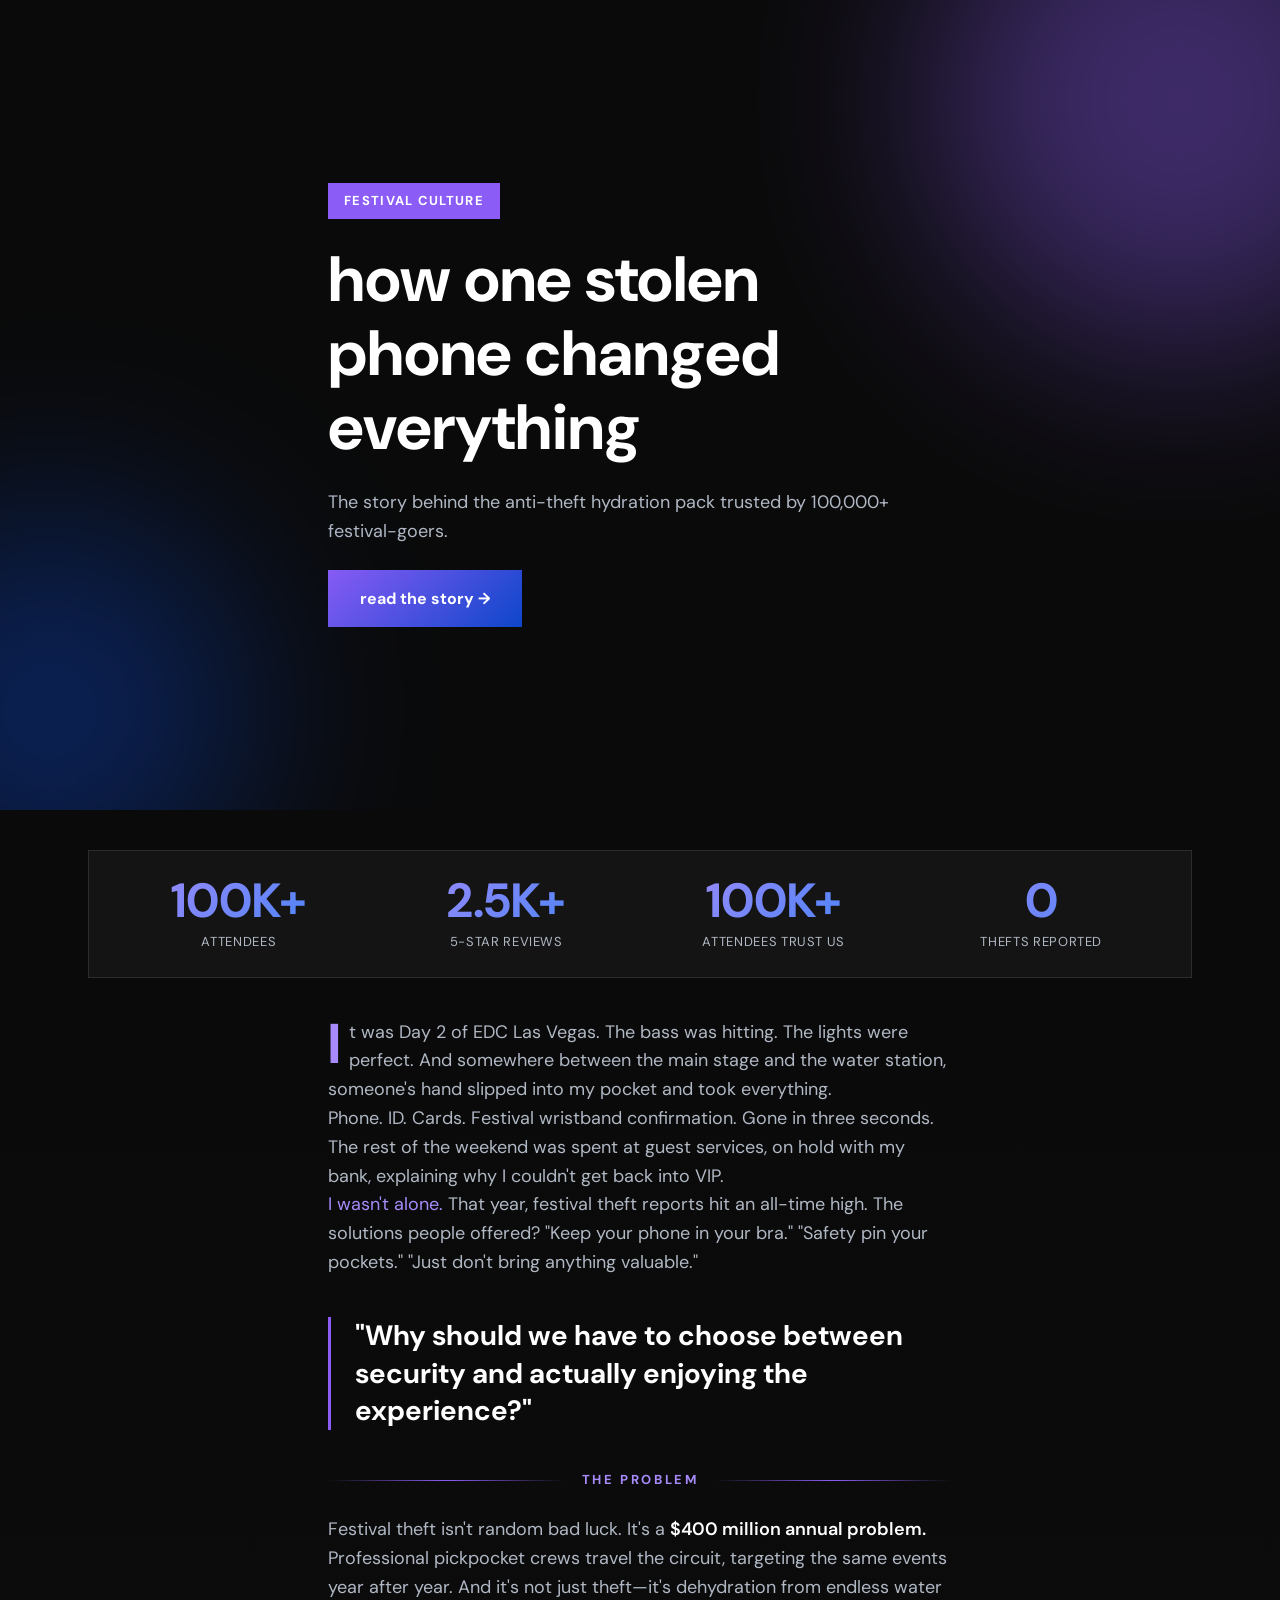
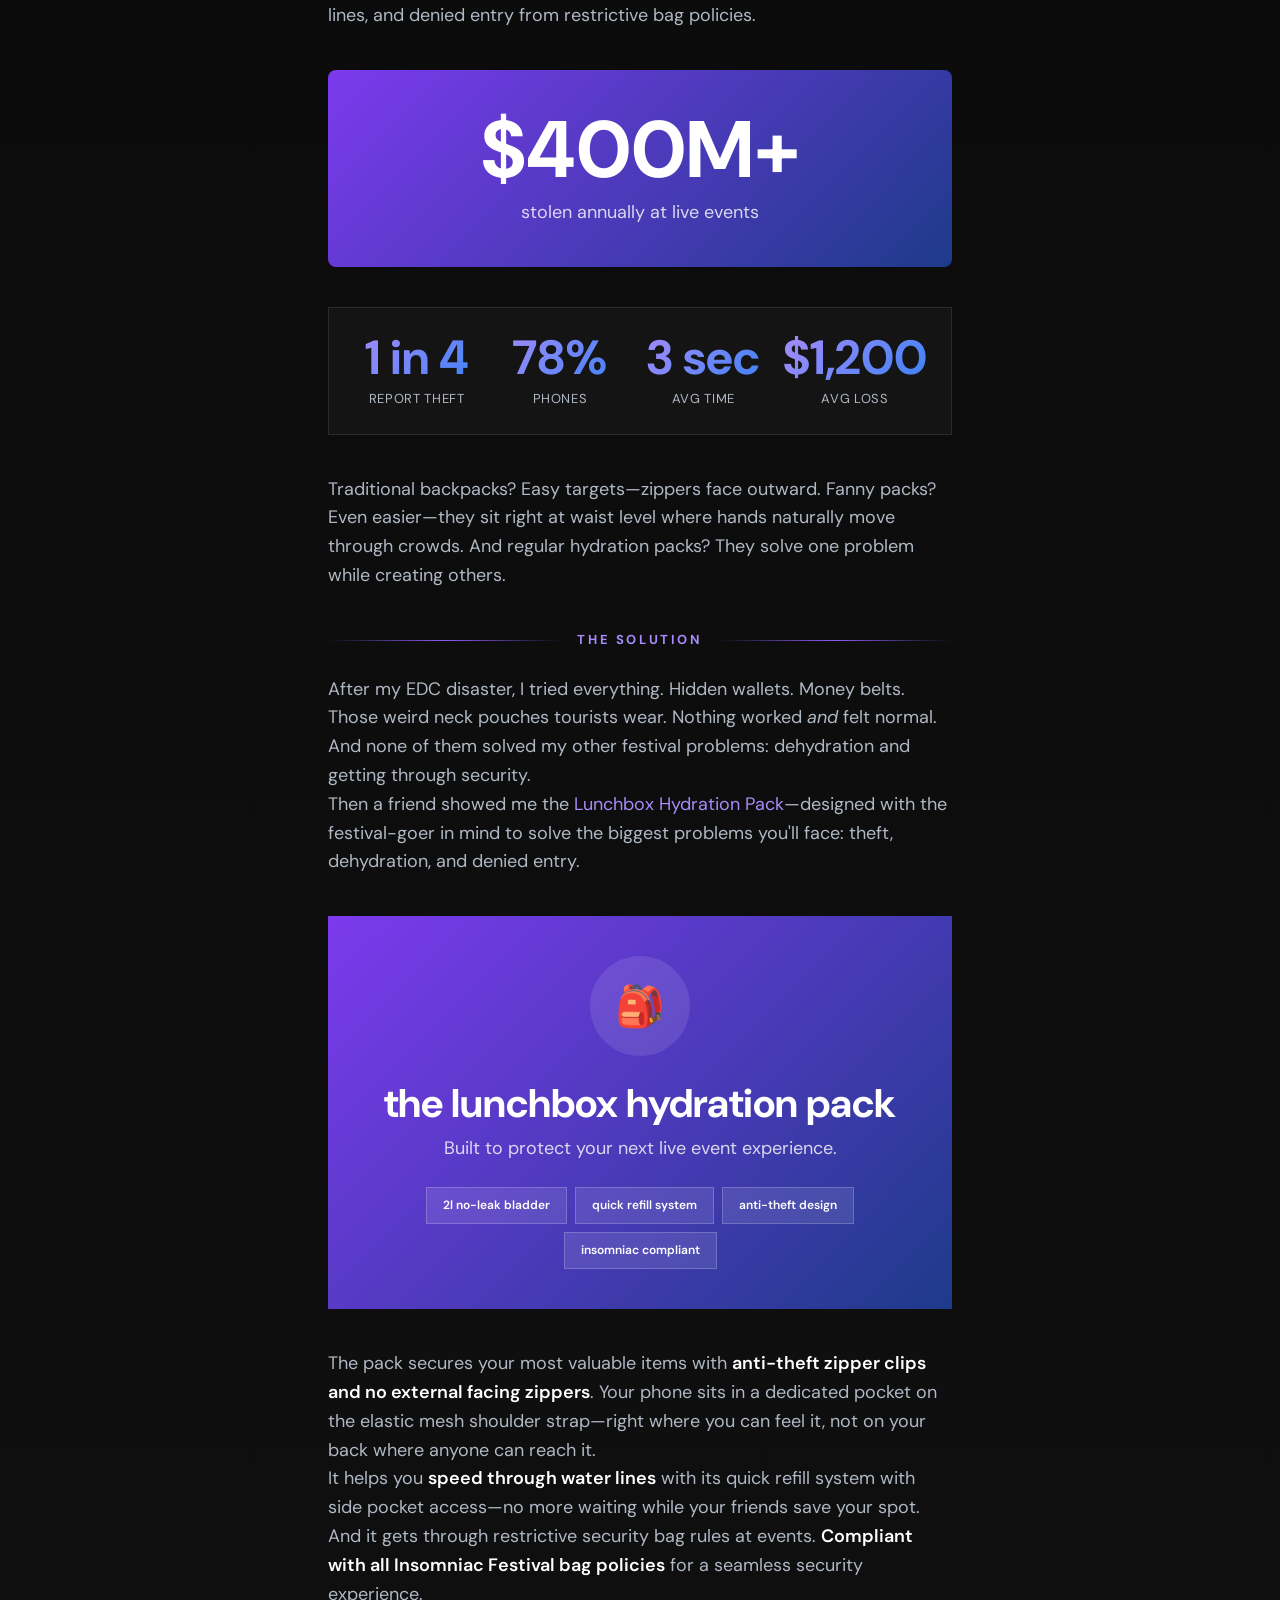
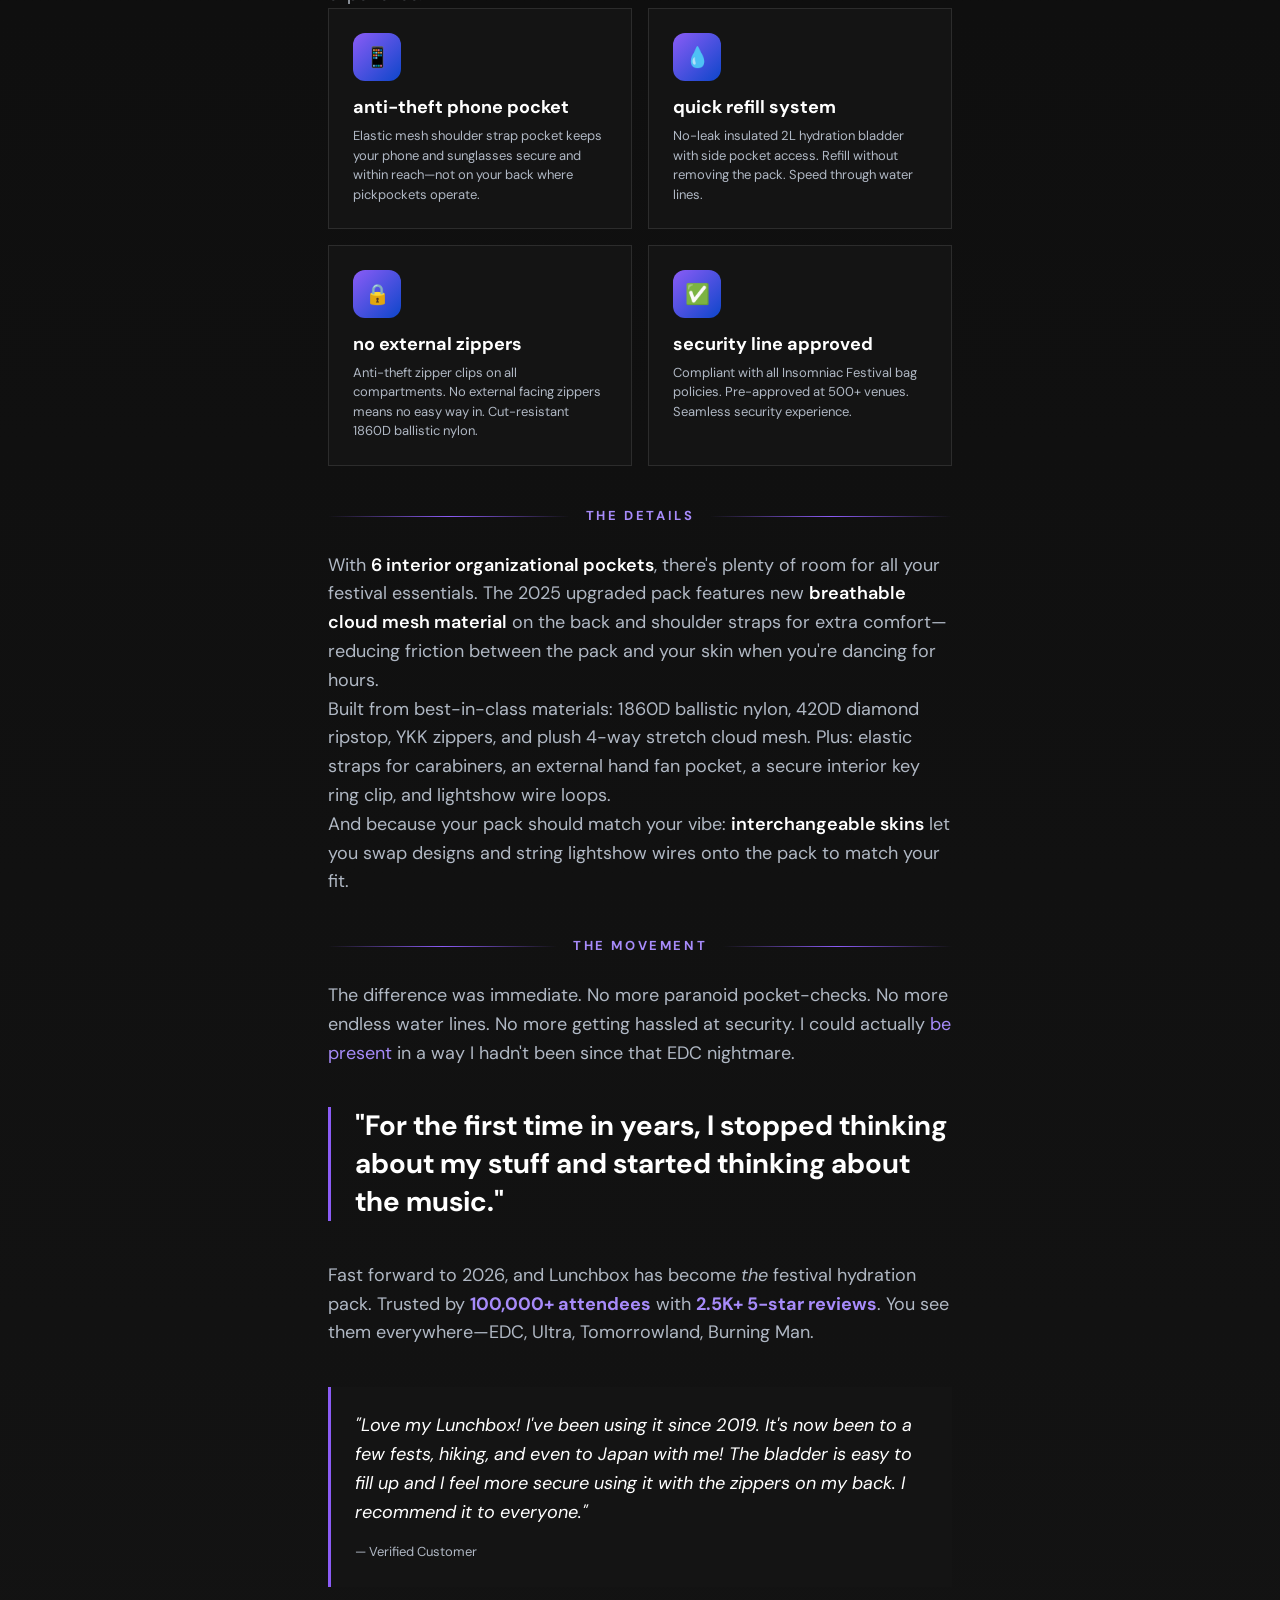
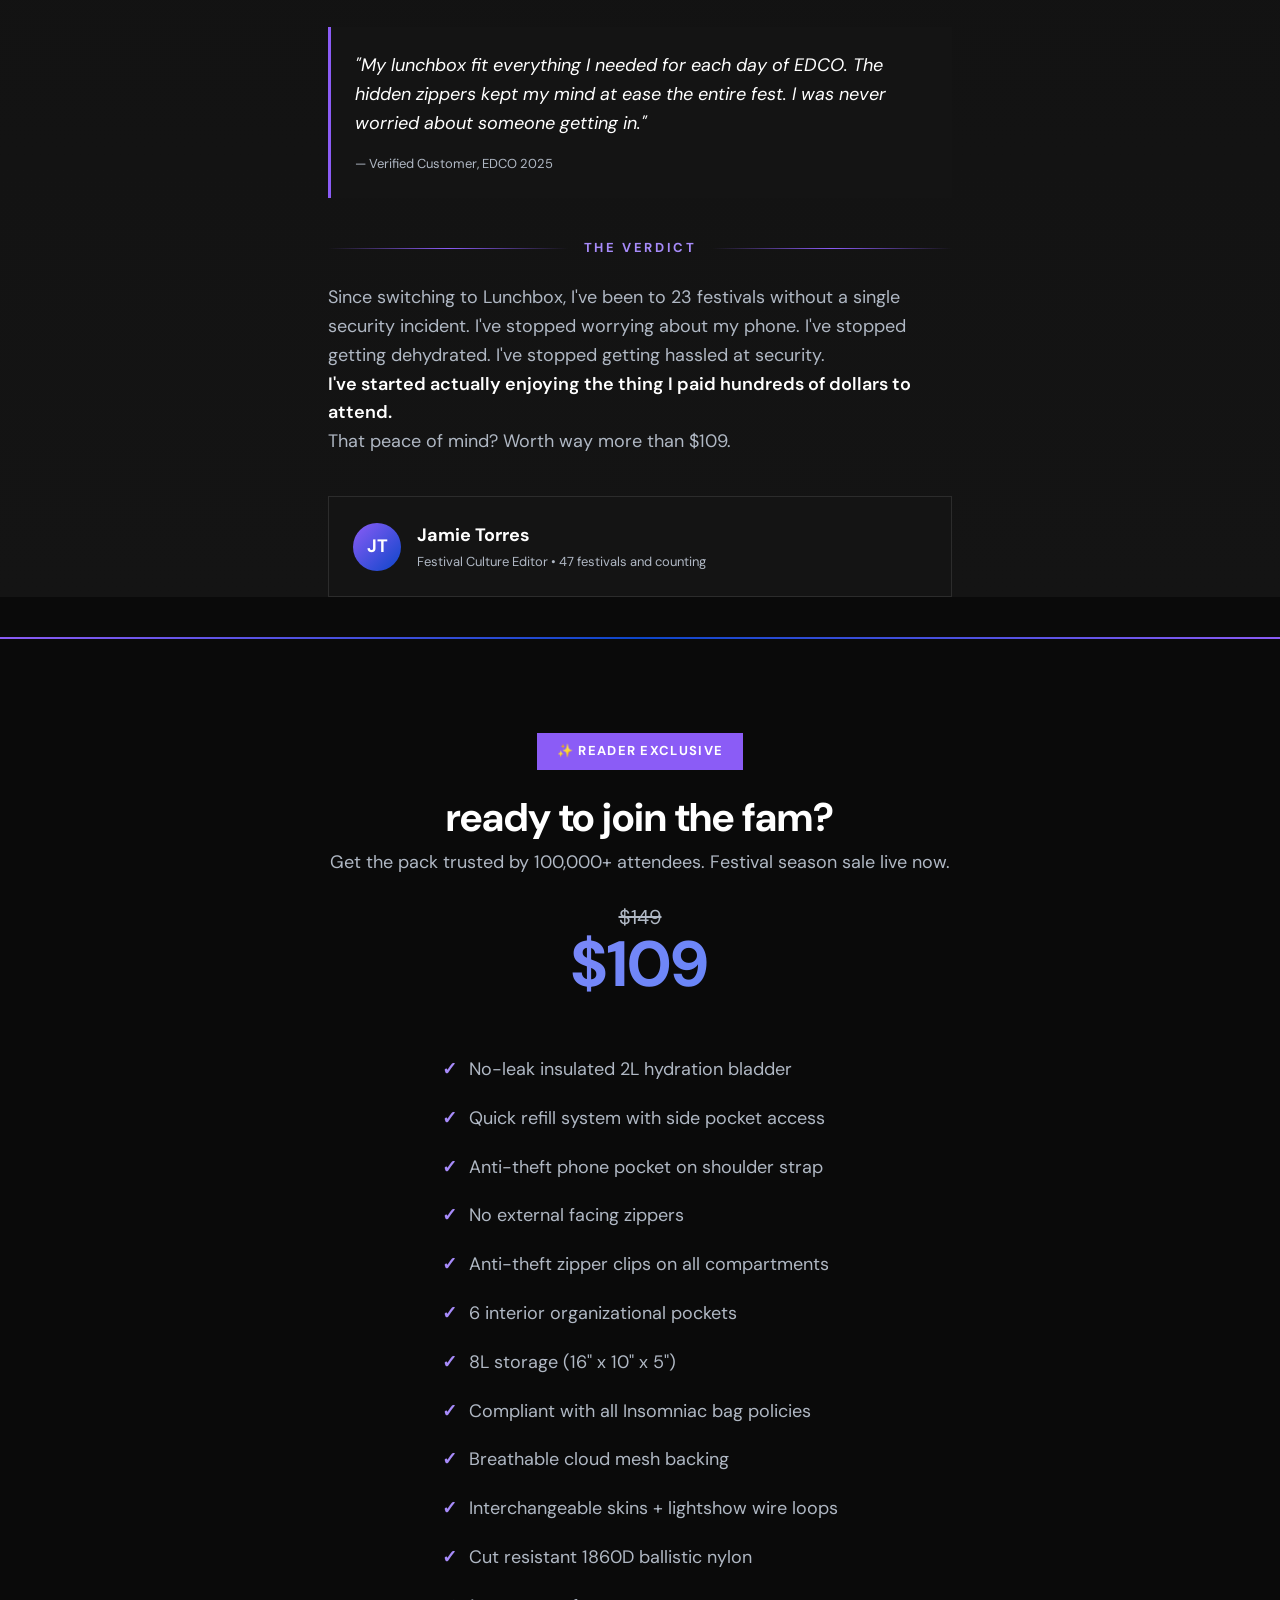
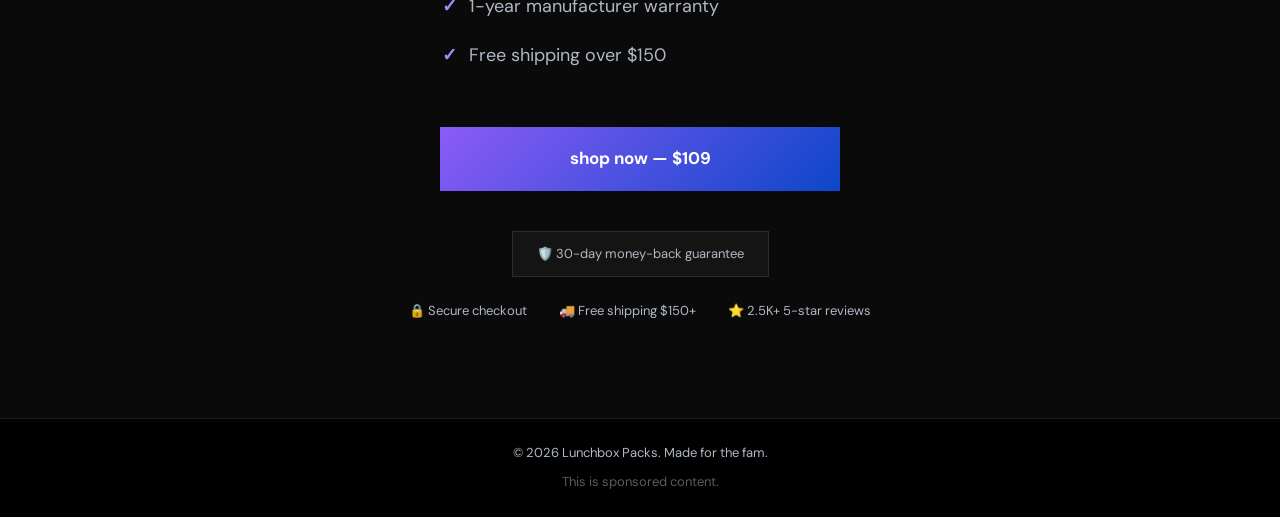
==== advertorial.html @ 28aedeeb "Fix stats: 100K+ attendees, 2.5K+ 5-star reviews (not 2.1M)" ====
<!DOCTYPE html>
<html lang="en">
<head>
  <meta charset="UTF-8">
  <meta name="viewport" content="width=device-width, initial-scale=1.0">
  <meta name="theme-color" content="#0A0A0A">
  <title>How One Stolen Phone Changed Everything | Lunchbox Packs</title>
  <link rel="stylesheet" href="styles.css">
</head>
<body>
  <div class="reading-progress" id="progress"></div>

  <!-- Hero -->
  <section class="hero">
    <div class="orb orb--purple"></div>
    <div class="orb orb--blue"></div>
    <div class="container container--narrow">
      <span class="hero__badge">Festival Culture</span>
      <h1>how one stolen phone changed everything</h1>
      <p class="hero__text">The story behind the anti-theft hydration pack trusted by 100,000+ festival-goers.</p>
      <a href="#story" class="btn btn--primary">read the story →</a>
    </div>
  </section>

  <!-- Social Proof -->
  <section style="padding: var(--space-lg) 0;">
    <div class="container">
      <div class="stats-grid">
        <div class="stat">
          <div class="stat__number">100K+</div>
          <div class="stat__label">Attendees</div>
        </div>
        <div class="stat">
          <div class="stat__number">2.5K+</div>
          <div class="stat__label">5-Star Reviews</div>
        </div>
        <div class="stat">
          <div class="stat__number">100K+</div>
          <div class="stat__label">Attendees Trust Us</div>
        </div>
        <div class="stat">
          <div class="stat__number">0</div>
          <div class="stat__label">Thefts Reported</div>
        </div>
      </div>
    </div>
  </section>

  <!-- Article -->
  <article id="story" class="section--gradient">
    <div class="container container--narrow">
      
      <p class="drop-cap">
        It was Day 2 of EDC Las Vegas. The bass was hitting. The lights were perfect. And somewhere between the main stage and the water station, someone's hand slipped into my pocket and took everything.
      </p>
      
      <p>
        Phone. ID. Cards. Festival wristband confirmation. Gone in three seconds. The rest of the weekend was spent at guest services, on hold with my bank, explaining why I couldn't get back into VIP.
      </p>
      
      <p>
        <span class="highlight">I wasn't alone.</span> That year, festival theft reports hit an all-time high. The solutions people offered? "Keep your phone in your bra." "Safety pin your pockets." "Just don't bring anything valuable."
      </p>
      
      <p class="pullquote">
        "Why should we have to choose between security and actually enjoying the experience?"
      </p>
      
      <div class="chapter">
        <span class="chapter__line"></span>
        <span class="chapter__text">The Problem</span>
        <span class="chapter__line"></span>
      </div>
      
      <p>
        Festival theft isn't random bad luck. It's a <strong>$400 million annual problem.</strong> Professional pickpocket crews travel the circuit, targeting the same events year after year. And it's not just theft—it's dehydration from endless water lines, and denied entry from restrictive bag policies.
      </p>
      
      <div class="stat-callout">
        <div class="stat-callout__number">$400M+</div>
        <div class="stat-callout__label">stolen annually at live events</div>
      </div>
      
      <div class="stats-grid" style="margin: var(--space-lg) 0;">
        <div class="stat">
          <div class="stat__number">1 in 4</div>
          <div class="stat__label">Report Theft</div>
        </div>
        <div class="stat">
          <div class="stat__number">78%</div>
          <div class="stat__label">Phones</div>
        </div>
        <div class="stat">
          <div class="stat__number">3 sec</div>
          <div class="stat__label">Avg Time</div>
        </div>
        <div class="stat">
          <div class="stat__number">$1,200</div>
          <div class="stat__label">Avg Loss</div>
        </div>
      </div>
      
      <p>
        Traditional backpacks? Easy targets—zippers face outward. Fanny packs? Even easier—they sit right at waist level where hands naturally move through crowds. And regular hydration packs? They solve one problem while creating others.
      </p>
      
      <div class="chapter">
        <span class="chapter__line"></span>
        <span class="chapter__text">The Solution</span>
        <span class="chapter__line"></span>
      </div>
      
      <p>
        After my EDC disaster, I tried everything. Hidden wallets. Money belts. Those weird neck pouches tourists wear. Nothing worked <em>and</em> felt normal. And none of them solved my other festival problems: dehydration and getting through security.
      </p>
      
      <p>
        Then a friend showed me the <span class="highlight">Lunchbox Hydration Pack</span>—designed with the festival-goer in mind to solve the biggest problems you'll face: theft, dehydration, and denied entry.
      </p>
      
      <div class="product-reveal">
        <div class="product-reveal__icon">🎒</div>
        <h3>the lunchbox hydration pack</h3>
        <p>Built to protect your next live event experience.</p>
        <div class="feature-pills">
          <span class="feature-pill">2L no-leak bladder</span>
          <span class="feature-pill">quick refill system</span>
          <span class="feature-pill">anti-theft design</span>
          <span class="feature-pill">insomniac compliant</span>
        </div>
      </div>
      
      <p>
        The pack secures your most valuable items with <strong>anti-theft zipper clips and no external facing zippers</strong>. Your phone sits in a dedicated pocket on the elastic mesh shoulder strap—right where you can feel it, not on your back where anyone can reach it.
      </p>
      
      <p>
        It helps you <strong>speed through water lines</strong> with its quick refill system with side pocket access—no more waiting while your friends save your spot. And it gets through restrictive security bag rules at events. <strong>Compliant with all Insomniac Festival bag policies</strong> for a seamless security experience.
      </p>
      
      <div class="feature-grid">
        <div class="feature-card">
          <div class="feature-card__icon">📱</div>
          <h3>anti-theft phone pocket</h3>
          <p>Elastic mesh shoulder strap pocket keeps your phone and sunglasses secure and within reach—not on your back where pickpockets operate.</p>
        </div>
        <div class="feature-card">
          <div class="feature-card__icon">💧</div>
          <h3>quick refill system</h3>
          <p>No-leak insulated 2L hydration bladder with side pocket access. Refill without removing the pack. Speed through water lines.</p>
        </div>
        <div class="feature-card">
          <div class="feature-card__icon">🔒</div>
          <h3>no external zippers</h3>
          <p>Anti-theft zipper clips on all compartments. No external facing zippers means no easy way in. Cut-resistant 1860D ballistic nylon.</p>
        </div>
        <div class="feature-card">
          <div class="feature-card__icon">✅</div>
          <h3>security line approved</h3>
          <p>Compliant with all Insomniac Festival bag policies. Pre-approved at 500+ venues. Seamless security experience.</p>
        </div>
      </div>
      
      <div class="chapter">
        <span class="chapter__line"></span>
        <span class="chapter__text">The Details</span>
        <span class="chapter__line"></span>
      </div>
      
      <p>
        With <strong>6 interior organizational pockets</strong>, there's plenty of room for all your festival essentials. The 2025 upgraded pack features new <strong>breathable cloud mesh material</strong> on the back and shoulder straps for extra comfort—reducing friction between the pack and your skin when you're dancing for hours.
      </p>
      
      <p>
        Built from best-in-class materials: 1860D ballistic nylon, 420D diamond ripstop, YKK zippers, and plush 4-way stretch cloud mesh. Plus: elastic straps for carabiners, an external hand fan pocket, a secure interior key ring clip, and lightshow wire loops.
      </p>
      
      <p>
        And because your pack should match your vibe: <strong>interchangeable skins</strong> let you swap designs and string lightshow wires onto the pack to match your fit.
      </p>
      
      <div class="chapter">
        <span class="chapter__line"></span>
        <span class="chapter__text">The Movement</span>
        <span class="chapter__line"></span>
      </div>
      
      <p>
        The difference was immediate. No more paranoid pocket-checks. No more endless water lines. No more getting hassled at security. I could actually <span class="highlight">be present</span> in a way I hadn't been since that EDC nightmare.
      </p>
      
      <p class="pullquote">
        "For the first time in years, I stopped thinking about my stuff and started thinking about the music."
      </p>
      
      <p>
        Fast forward to 2026, and Lunchbox has become <em>the</em> festival hydration pack. Trusted by <span class="stat-inline">100,000+ attendees</span> with <span class="stat-inline">2.5K+ 5-star reviews</span>. You see them everywhere—EDC, Ultra, Tomorrowland, Burning Man.
      </p>
      
      <div class="testimonial">
        <p class="testimonial__text">"Love my Lunchbox! I've been using it since 2019. It's now been to a few fests, hiking, and even to Japan with me! The bladder is easy to fill up and I feel more secure using it with the zippers on my back. I recommend it to everyone."</p>
        <p class="testimonial__author">— Verified Customer</p>
      </div>
      
      <div class="testimonial">
        <p class="testimonial__text">"My lunchbox fit everything I needed for each day of EDCO. The hidden zippers kept my mind at ease the entire fest. I was never worried about someone getting in."</p>
        <p class="testimonial__author">— Verified Customer, EDCO 2025</p>
      </div>
      
      <div class="chapter">
        <span class="chapter__line"></span>
        <span class="chapter__text">The Verdict</span>
        <span class="chapter__line"></span>
      </div>
      
      <p>
        Since switching to Lunchbox, I've been to 23 festivals without a single security incident. I've stopped worrying about my phone. I've stopped getting dehydrated. I've stopped getting hassled at security.
      </p>
      
      <p>
        <strong>I've started actually enjoying the thing I paid hundreds of dollars to attend.</strong>
      </p>
      
      <p>
        That peace of mind? Worth way more than $109.
      </p>
      
      <div class="author-box">
        <div class="author-box__avatar">JT</div>
        <div>
          <div class="author-box__name">Jamie Torres</div>
          <div class="author-box__title">Festival Culture Editor • 47 festivals and counting</div>
        </div>
      </div>
      
    </div>
  </article>

  <!-- Offer Module -->
  <section class="offer" id="offer">
    <div class="container">
      <div>
        <span class="offer__badge">✨ Reader Exclusive</span>
        <h2>ready to join the fam?</h2>
        <p class="offer__subtitle">Get the pack trusted by 100,000+ attendees. Festival season sale live now.</p>
        
        <div class="offer__price">
          <div class="offer__price-old">$149</div>
          <div class="offer__price-new">$109</div>
        </div>
        
        <ul class="offer__features">
          <li>No-leak insulated 2L hydration bladder</li>
          <li>Quick refill system with side pocket access</li>
          <li>Anti-theft phone pocket on shoulder strap</li>
          <li>No external facing zippers</li>
          <li>Anti-theft zipper clips on all compartments</li>
          <li>6 interior organizational pockets</li>
          <li>8L storage (16" x 10" x 5")</li>
          <li>Compliant with all Insomniac bag policies</li>
          <li>Breathable cloud mesh backing</li>
          <li>Interchangeable skins + lightshow wire loops</li>
          <li>Cut resistant 1860D ballistic nylon</li>
          <li>1-year manufacturer warranty</li>
          <li>Free shipping over $150</li>
        </ul>
        
        <div class="offer__cta">
          <a href="https://lunchboxpacks.com/products/hydration-pack" class="btn btn--primary btn--large btn--full" style="max-width: 400px;">shop now — $109</a>
        </div>
        
        <div class="offer__guarantee">🛡️ 30-day money-back guarantee</div>
        
        <div class="trust-row">
          <span>🔒 Secure checkout</span>
          <span>🚚 Free shipping $150+</span>
          <span>⭐ 2.5K+ 5-star reviews</span>
        </div>
      </div>
    </div>
  </section>

  <!-- Footer -->
  <footer>
    <p>© 2026 Lunchbox Packs. Made for the fam.</p>
    <p style="margin-top: 0.5rem; opacity: 0.5;">This is sponsored content.</p>
  </footer>

  <script>
    // Reading progress
    window.addEventListener('scroll', () => {
      const winScroll = document.body.scrollTop || document.documentElement.scrollTop;
      const height = document.documentElement.scrollHeight - document.documentElement.clientHeight;
      const scrolled = (winScroll / height) * 100;
      document.getElementById('progress').style.width = scrolled + '%';
    });
  </script>
</body>
</html>
---- styles.css ----
/* Lunchbox Packs — Landing Page Styles */
/* Mobile-First | Dark Theme | Blues & Purples Primary */

@import url('https://fonts.googleapis.com/css2?family=DM+Sans:wght@400;500;700&display=swap');

:root {
  /* Brand Colors - Blues & Purples Primary, Black Accent */
  --purple: #8B5CF6;
  --purple-light: #A78BFA;
  --purple-dark: #7C3AED;
  --blue: #0D46CA;
  --blue-light: #3B82F6;
  --blue-dark: #1E3A8A;
  --black: #000000;
  --dark: #0A0A0A;
  --dark-mid: #141414;
  --white: #FFFFFF;
  --light: #F2F2F2;
  --gray: #B0B8C4;
  --border: rgba(255, 255, 255, 0.1);
  
  /* Typography */
  --font-primary: 'DM Sans', -apple-system, sans-serif;
  --font-size-hero: clamp(2rem, 8vw, 4rem);
  --font-size-title: clamp(1.5rem, 5vw, 2.5rem);
  --font-size-subtitle: clamp(0.75rem, 2vw, 0.875rem);
  --font-size-body: clamp(1rem, 2.5vw, 1.125rem);
  --font-size-small: 0.8125rem;
  
  /* Spacing - Mobile First */
  --space-xs: 0.5rem;
  --space-sm: 1rem;
  --space-md: 1.5rem;
  --space-lg: 2.5rem;
  --space-xl: 4rem;
  
  /* Layout */
  --container-max: 1200px;
  --container-narrow: 720px;
  --container-padding: 1.25rem;
  
  /* Animation */
  --transition: 0.3s ease;
}

/* Reset */
*, *::before, *::after {
  margin: 0;
  padding: 0;
  box-sizing: border-box;
}

html {
  scroll-behavior: smooth;
  -webkit-text-size-adjust: 100%;
}

body {
  font-family: var(--font-primary);
  font-size: var(--font-size-body);
  line-height: 1.6;
  color: var(--white);
  background: var(--dark);
  -webkit-font-smoothing: antialiased;
  -moz-osx-font-smoothing: grayscale;
  overflow-x: hidden;
}

img {
  max-width: 100%;
  height: auto;
  display: block;
}

/* Container */
.container {
  width: 100%;
  max-width: var(--container-max);
  margin: 0 auto;
  padding: 0 var(--container-padding);
}

.container--narrow {
  max-width: var(--container-narrow);
}

/* Typography */
h1, h2, h3, h4 {
  font-weight: 700;
  line-height: 1.15;
  text-transform: lowercase;
  color: var(--white);
}

h1 { font-size: var(--font-size-hero); }
h2 { font-size: var(--font-size-title); }

.subtitle {
  font-size: var(--font-size-subtitle);
  font-weight: 600;
  text-transform: uppercase;
  letter-spacing: 0.2em;
  color: var(--purple-light);
}

p {
  color: var(--gray);
}

strong {
  color: var(--white);
  font-weight: 600;
}

/* Buttons */
.btn {
  display: inline-flex;
  align-items: center;
  justify-content: center;
  gap: 0.5rem;
  padding: 1rem 2rem;
  font-family: var(--font-primary);
  font-size: 1rem;
  font-weight: 700;
  text-transform: lowercase;
  text-decoration: none;
  border: none;
  cursor: pointer;
  transition: all var(--transition);
  -webkit-tap-highlight-color: transparent;
}

.btn--primary {
  background: linear-gradient(135deg, var(--purple) 0%, var(--blue) 100%);
  color: var(--white);
}

.btn--primary:hover {
  transform: translateY(-2px);
  box-shadow: 0 8px 30px rgba(139, 92, 246, 0.4);
}

.btn--secondary {
  background: transparent;
  color: var(--white);
  border: 2px solid var(--white);
}

.btn--secondary:hover {
  background: var(--white);
  color: var(--black);
}

.btn--large {
  padding: 1.125rem 2.5rem;
  font-size: 1.0625rem;
}

.btn--full {
  width: 100%;
}

/* Sections */
section {
  padding: var(--space-xl) 0;
}

.section--gradient {
  background: linear-gradient(180deg, var(--dark) 0%, var(--dark-mid) 100%);
}

/* Hero */
.hero {
  min-height: 100svh;
  display: flex;
  flex-direction: column;
  justify-content: center;
  padding: var(--space-xl) 0;
  position: relative;
  overflow: hidden;
}

.hero__badge {
  display: inline-block;
  background: var(--purple);
  color: var(--white);
  padding: 0.5rem 1rem;
  font-size: var(--font-size-small);
  font-weight: 700;
  text-transform: uppercase;
  letter-spacing: 0.1em;
  margin-bottom: var(--space-md);
}

.hero h1 {
  margin-bottom: var(--space-md);
  max-width: 100%;
}

.hero__text {
  font-size: var(--font-size-body);
  color: var(--gray);
  margin-bottom: var(--space-md);
  max-width: 100%;
}

/* Gradient orb decoration */
.orb {
  position: absolute;
  border-radius: 50%;
  filter: blur(100px);
  opacity: 0.4;
  pointer-events: none;
}

.orb--purple {
  background: var(--purple);
  width: 300px;
  height: 300px;
  top: -100px;
  right: -100px;
}

.orb--blue {
  background: var(--blue);
  width: 250px;
  height: 250px;
  bottom: -50px;
  left: -100px;
}

/* Stats Grid */
.stats-grid {
  display: grid;
  grid-template-columns: repeat(2, 1fr);
  gap: var(--space-sm);
  text-align: center;
  padding: var(--space-md);
  background: var(--dark-mid);
  border: 1px solid var(--border);
}

.stat__number {
  font-size: clamp(1.75rem, 6vw, 3rem);
  font-weight: 700;
  background: linear-gradient(135deg, var(--purple-light) 0%, var(--blue-light) 100%);
  -webkit-background-clip: text;
  -webkit-text-fill-color: transparent;
  background-clip: text;
  line-height: 1.1;
}

.stat__label {
  font-size: var(--font-size-small);
  color: var(--gray);
  text-transform: uppercase;
  letter-spacing: 0.05em;
  margin-top: 0.25rem;
}

/* Feature Cards */
.feature-grid {
  display: grid;
  grid-template-columns: 1fr;
  gap: var(--space-sm);
}

.feature-card {
  background: var(--dark-mid);
  border: 1px solid var(--border);
  padding: var(--space-md);
  transition: all var(--transition);
}

.feature-card:hover {
  border-color: var(--purple);
  transform: translateY(-2px);
}

.feature-card__icon {
  width: 48px;
  height: 48px;
  background: linear-gradient(135deg, var(--purple) 0%, var(--blue) 100%);
  border-radius: 12px;
  display: flex;
  align-items: center;
  justify-content: center;
  font-size: 1.25rem;
  margin-bottom: var(--space-sm);
}

.feature-card h3 {
  font-size: 1.125rem;
  margin-bottom: 0.5rem;
}

.feature-card p {
  font-size: var(--font-size-small);
  line-height: 1.5;
}

/* Pullquote */
.pullquote {
  font-size: clamp(1.25rem, 4vw, 1.75rem);
  font-weight: 700;
  line-height: 1.35;
  color: var(--white);
  border-left: 3px solid var(--purple);
  padding-left: var(--space-md);
  margin: var(--space-lg) 0;
}

/* Chapter markers */
.chapter {
  display: flex;
  align-items: center;
  gap: var(--space-sm);
  margin: var(--space-lg) 0 var(--space-md);
}

.chapter__line {
  flex: 1;
  height: 1px;
  background: linear-gradient(90deg, transparent, var(--purple), transparent);
}

.chapter__text {
  font-size: var(--font-size-small);
  font-weight: 700;
  text-transform: uppercase;
  letter-spacing: 0.2em;
  color: var(--purple-light);
  white-space: nowrap;
}

/* Testimonial */
.testimonial {
  background: var(--dark-mid);
  border-left: 3px solid var(--purple);
  padding: var(--space-md);
  margin: var(--space-lg) 0;
}

.testimonial__text {
  font-size: 1.125rem;
  font-style: italic;
  color: var(--white);
  margin-bottom: var(--space-sm);
  line-height: 1.6;
}

.testimonial__author {
  font-size: var(--font-size-small);
  color: var(--gray);
}

/* Product Reveal */
.product-reveal {
  background: linear-gradient(135deg, var(--purple-dark) 0%, var(--blue-dark) 100%);
  padding: var(--space-lg);
  margin: var(--space-lg) 0;
  text-align: center;
  position: relative;
  overflow: hidden;
}

.product-reveal__icon {
  width: 100px;
  height: 100px;
  background: rgba(255, 255, 255, 0.1);
  border-radius: 50%;
  display: flex;
  align-items: center;
  justify-content: center;
  margin: 0 auto var(--space-md);
  font-size: 2.5rem;
}

.product-reveal h3 {
  font-size: var(--font-size-title);
  margin-bottom: var(--space-xs);
}

.product-reveal p {
  color: rgba(255, 255, 255, 0.8);
}

.feature-pills {
  display: flex;
  flex-wrap: wrap;
  justify-content: center;
  gap: 0.5rem;
  margin-top: var(--space-md);
}

.feature-pill {
  background: rgba(255, 255, 255, 0.1);
  border: 1px solid rgba(255, 255, 255, 0.2);
  color: var(--white);
  padding: 0.5rem 1rem;
  font-size: 0.75rem;
  font-weight: 600;
  text-transform: lowercase;
}

/* Offer Module */
.offer {
  background: var(--dark);
  padding: var(--space-xl) 0;
  text-align: center;
  position: relative;
}

.offer::before {
  content: '';
  position: absolute;
  top: 0;
  left: 0;
  right: 0;
  height: 2px;
  background: linear-gradient(90deg, var(--purple), var(--blue), var(--purple));
}

.offer__badge {
  display: inline-flex;
  align-items: center;
  gap: 0.5rem;
  background: var(--purple);
  color: var(--white);
  padding: 0.5rem 1.25rem;
  font-size: var(--font-size-small);
  font-weight: 700;
  text-transform: uppercase;
  letter-spacing: 0.1em;
  margin-bottom: var(--space-md);
}

.offer h2 {
  margin-bottom: var(--space-xs);
}

.offer__subtitle {
  color: var(--gray);
  margin-bottom: var(--space-md);
}

.offer__price {
  margin: var(--space-md) 0;
}

.offer__price-old {
  font-size: 1.25rem;
  text-decoration: line-through;
  color: var(--gray);
}

.offer__price-new {
  font-size: clamp(2.5rem, 10vw, 4rem);
  font-weight: 700;
  background: linear-gradient(135deg, var(--purple-light) 0%, var(--blue-light) 100%);
  -webkit-background-clip: text;
  -webkit-text-fill-color: transparent;
  background-clip: text;
  line-height: 1;
}

.offer__features {
  list-style: none;
  text-align: left;
  display: inline-block;
  margin: var(--space-md) 0;
}

.offer__features li {
  padding: 0.625rem 0;
  display: flex;
  align-items: center;
  gap: 0.75rem;
  font-size: var(--font-size-body);
  color: var(--gray);
}

.offer__features li::before {
  content: '✓';
  color: var(--purple-light);
  font-weight: 700;
}

.offer__cta {
  margin: var(--space-md) 0;
}

.offer__guarantee {
  display: inline-flex;
  align-items: center;
  gap: 0.5rem;
  background: var(--dark-mid);
  border: 1px solid var(--border);
  padding: 0.75rem 1.5rem;
  font-size: var(--font-size-small);
  color: var(--gray);
  margin-top: var(--space-sm);
}

.trust-row {
  display: flex;
  flex-direction: column;
  align-items: center;
  gap: 0.75rem;
  margin-top: var(--space-md);
  font-size: var(--font-size-small);
  color: var(--gray);
}

.trust-row span {
  display: flex;
  align-items: center;
  gap: 0.375rem;
}

/* Author box */
.author-box {
  display: flex;
  align-items: center;
  gap: 1rem;
  padding: var(--space-md);
  background: var(--dark-mid);
  border: 1px solid var(--border);
  margin: var(--space-lg) 0;
}

.author-box__avatar {
  width: 48px;
  height: 48px;
  background: linear-gradient(135deg, var(--purple) 0%, var(--blue) 100%);
  color: var(--white);
  border-radius: 50%;
  display: flex;
  align-items: center;
  justify-content: center;
  font-weight: 700;
  flex-shrink: 0;
}

.author-box__name {
  font-weight: 700;
  color: var(--white);
  margin-bottom: 0.125rem;
}

.author-box__title {
  font-size: var(--font-size-small);
  color: var(--gray);
}

/* Footer */
footer {
  background: var(--black);
  padding: var(--space-md);
  text-align: center;
  border-top: 1px solid var(--border);
}

footer p {
  font-size: var(--font-size-small);
  color: var(--gray);
}

/* Reading progress */
.reading-progress {
  position: fixed;
  top: 0;
  left: 0;
  height: 3px;
  background: linear-gradient(90deg, var(--purple), var(--blue));
  z-index: 1000;
  transition: width 0.1s;
}

/* Animations */
@keyframes fadeInUp {
  from {
    opacity: 0;
    transform: translateY(20px);
  }
  to {
    opacity: 1;
    transform: translateY(0);
  }
}

@keyframes float {
  0%, 100% { transform: translateY(0); }
  50% { transform: translateY(-10px); }
}

/* Scroll animations - visible by default, animate when scrolled into view */
.animate-on-scroll {
  opacity: 1;
  transform: translateY(0);
}

/* Text utilities */
.text-gradient {
  background: linear-gradient(135deg, var(--purple-light) 0%, var(--blue-light) 100%);
  -webkit-background-clip: text;
  -webkit-text-fill-color: transparent;
  background-clip: text;
}

.highlight {
  color: var(--purple-light);
}

/* Drop cap */
.drop-cap::first-letter {
  float: left;
  font-size: 3.5rem;
  line-height: 0.8;
  font-weight: 700;
  color: var(--purple-light);
  margin-right: 0.5rem;
  margin-top: 0.25rem;
}

/* Stat inline */
.stat-inline {
  color: var(--purple-light);
  font-weight: 700;
}

/* Full-width stat callout */
.stat-callout {
  background: linear-gradient(135deg, var(--purple-dark) 0%, var(--blue-dark) 100%);
  padding: var(--space-lg);
  margin: var(--space-lg) calc(-1 * var(--container-padding));
  text-align: center;
}

.stat-callout__number {
  font-size: clamp(3rem, 12vw, 5rem);
  font-weight: 700;
  color: var(--white);
  line-height: 1;
}

.stat-callout__label {
  font-size: var(--font-size-body);
  color: rgba(255, 255, 255, 0.8);
  margin-top: 0.5rem;
}

/* TABLET & DESKTOP */
@media (min-width: 640px) {
  :root {
    --container-padding: 2rem;
    --space-xl: 5rem;
  }
  
  .stats-grid {
    grid-template-columns: repeat(4, 1fr);
  }
  
  .feature-grid {
    grid-template-columns: repeat(2, 1fr);
  }
  
  .trust-row {
    flex-direction: row;
    justify-content: center;
    gap: 2rem;
  }
  
  .stat-callout {
    margin-left: 0;
    margin-right: 0;
    border-radius: 8px;
  }
}

@media (min-width: 1024px) {
  :root {
    --container-padding: 3rem;
    --space-xl: 6rem;
  }
  
  .hero {
    min-height: 90vh;
  }
  
  .orb--purple {
    width: 500px;
    height: 500px;
    top: -150px;
    right: -150px;
  }
  
  .orb--blue {
    width: 400px;
    height: 400px;
    bottom: -100px;
    left: -150px;
  }
}
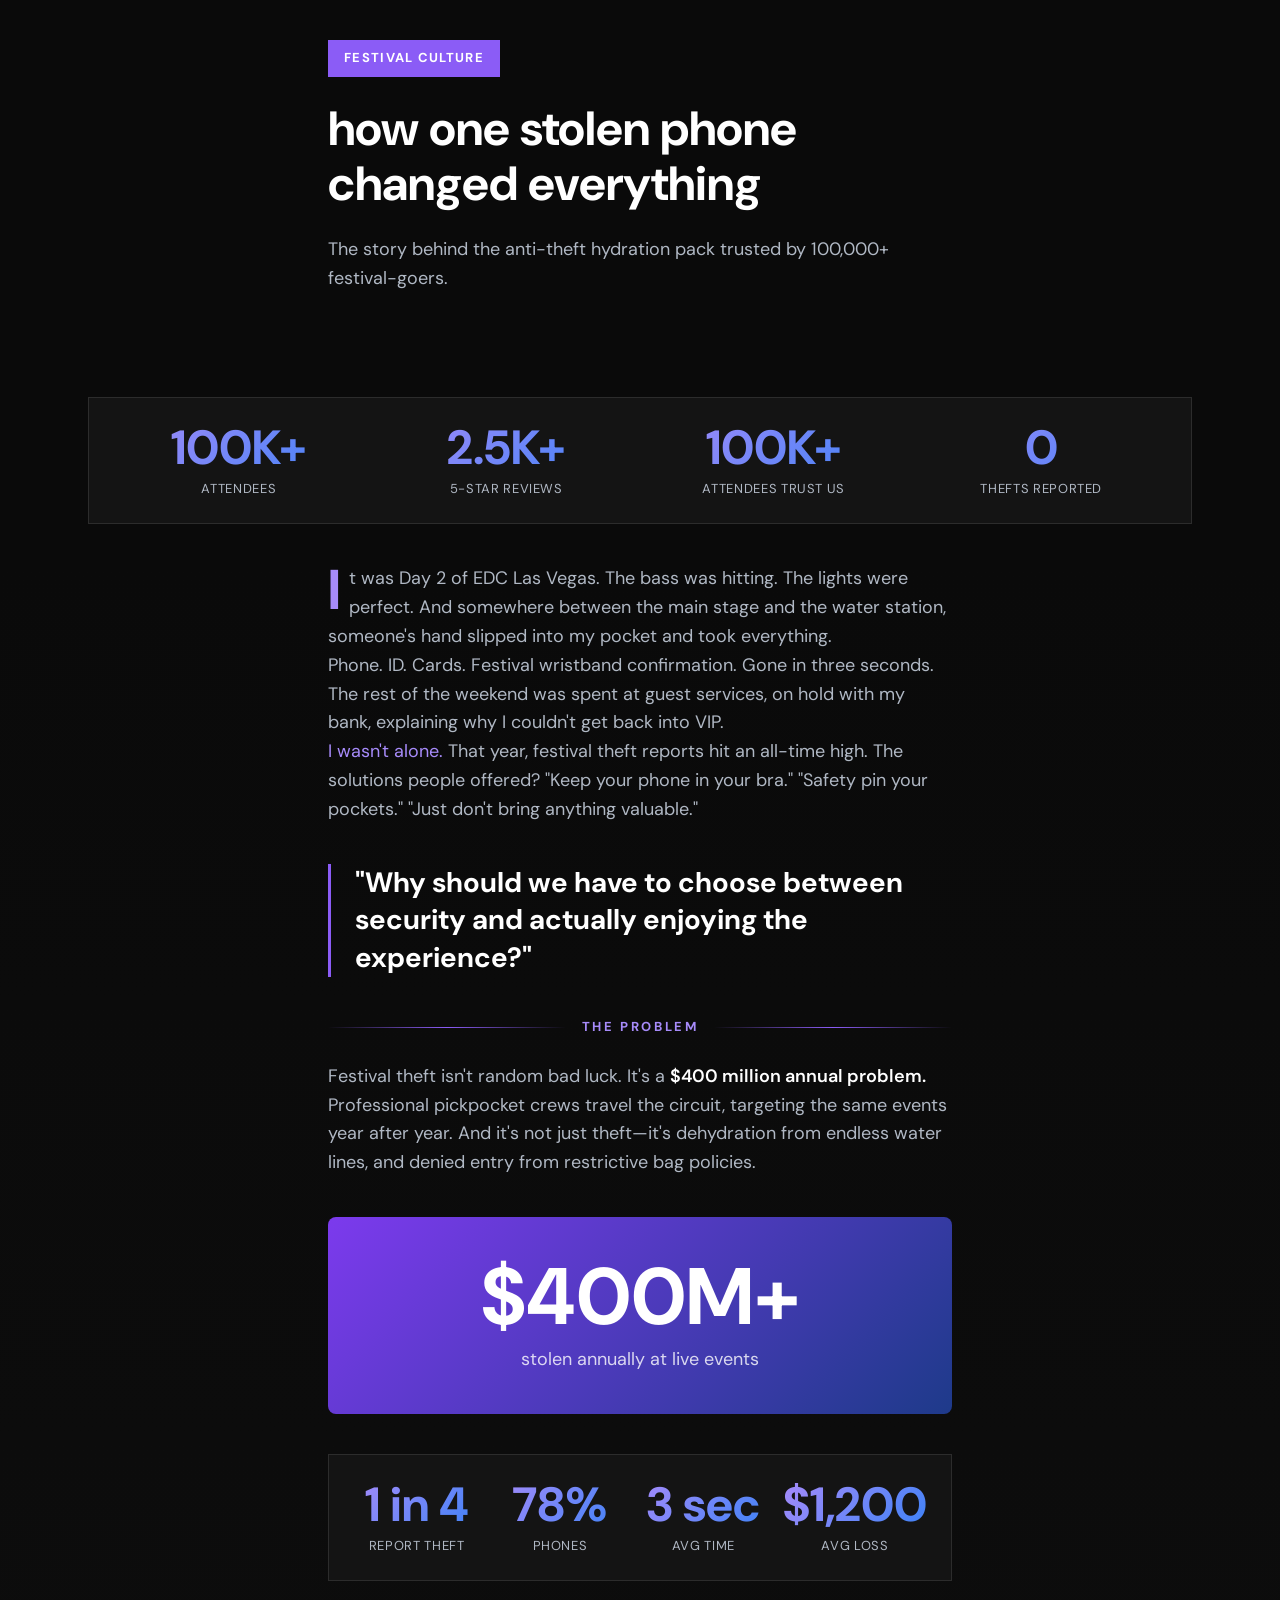
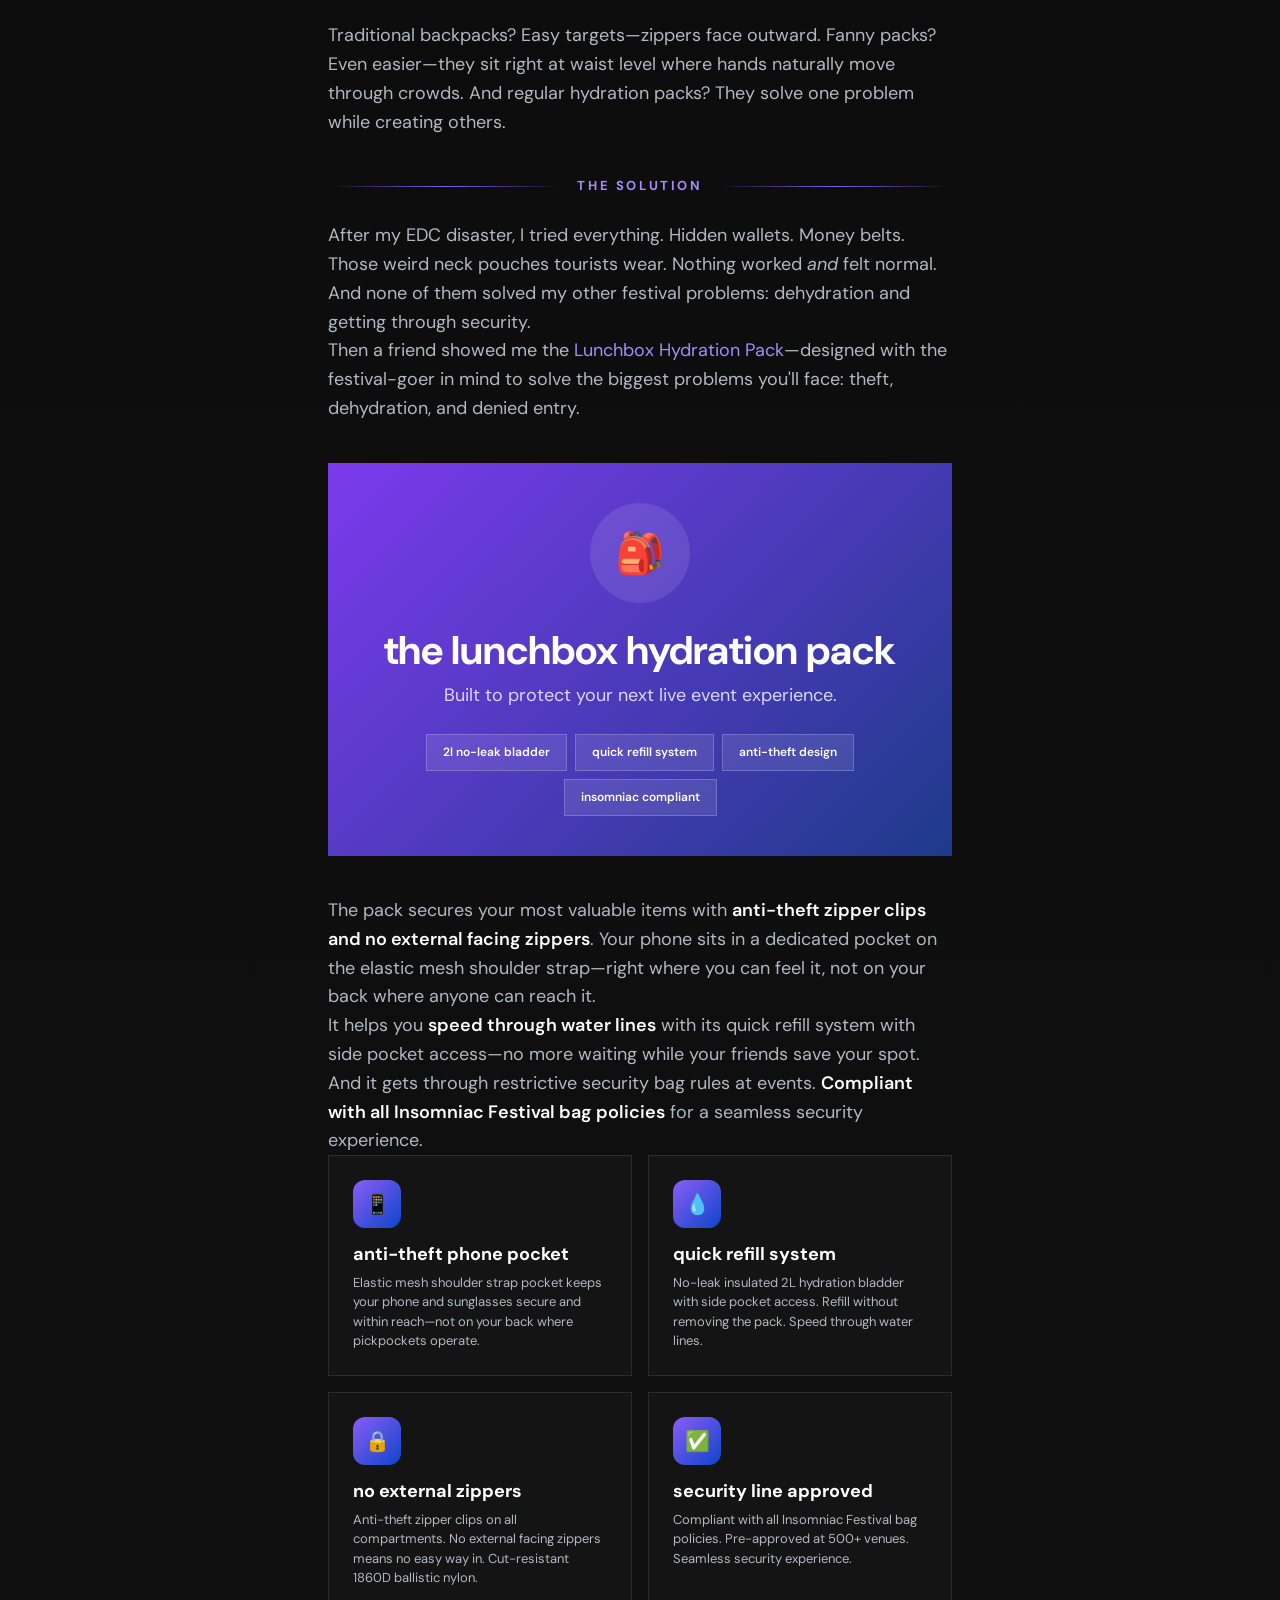
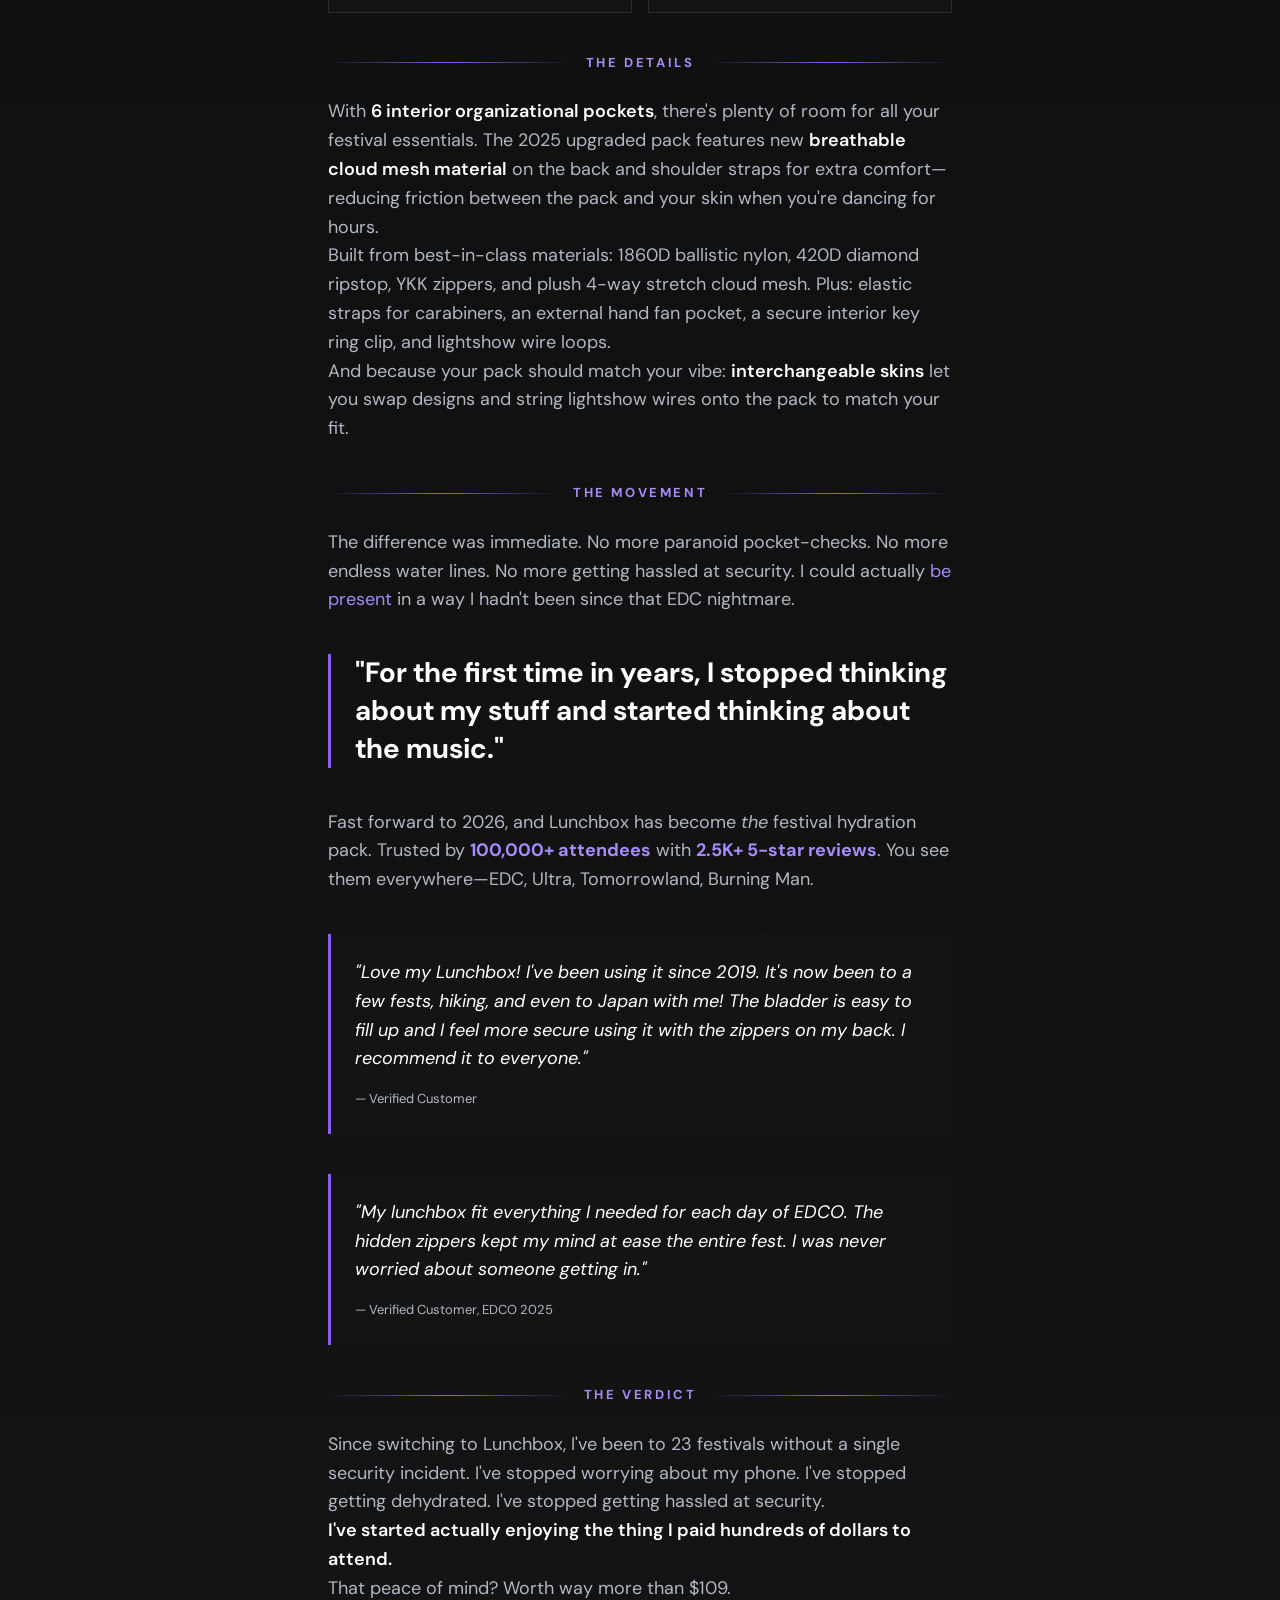
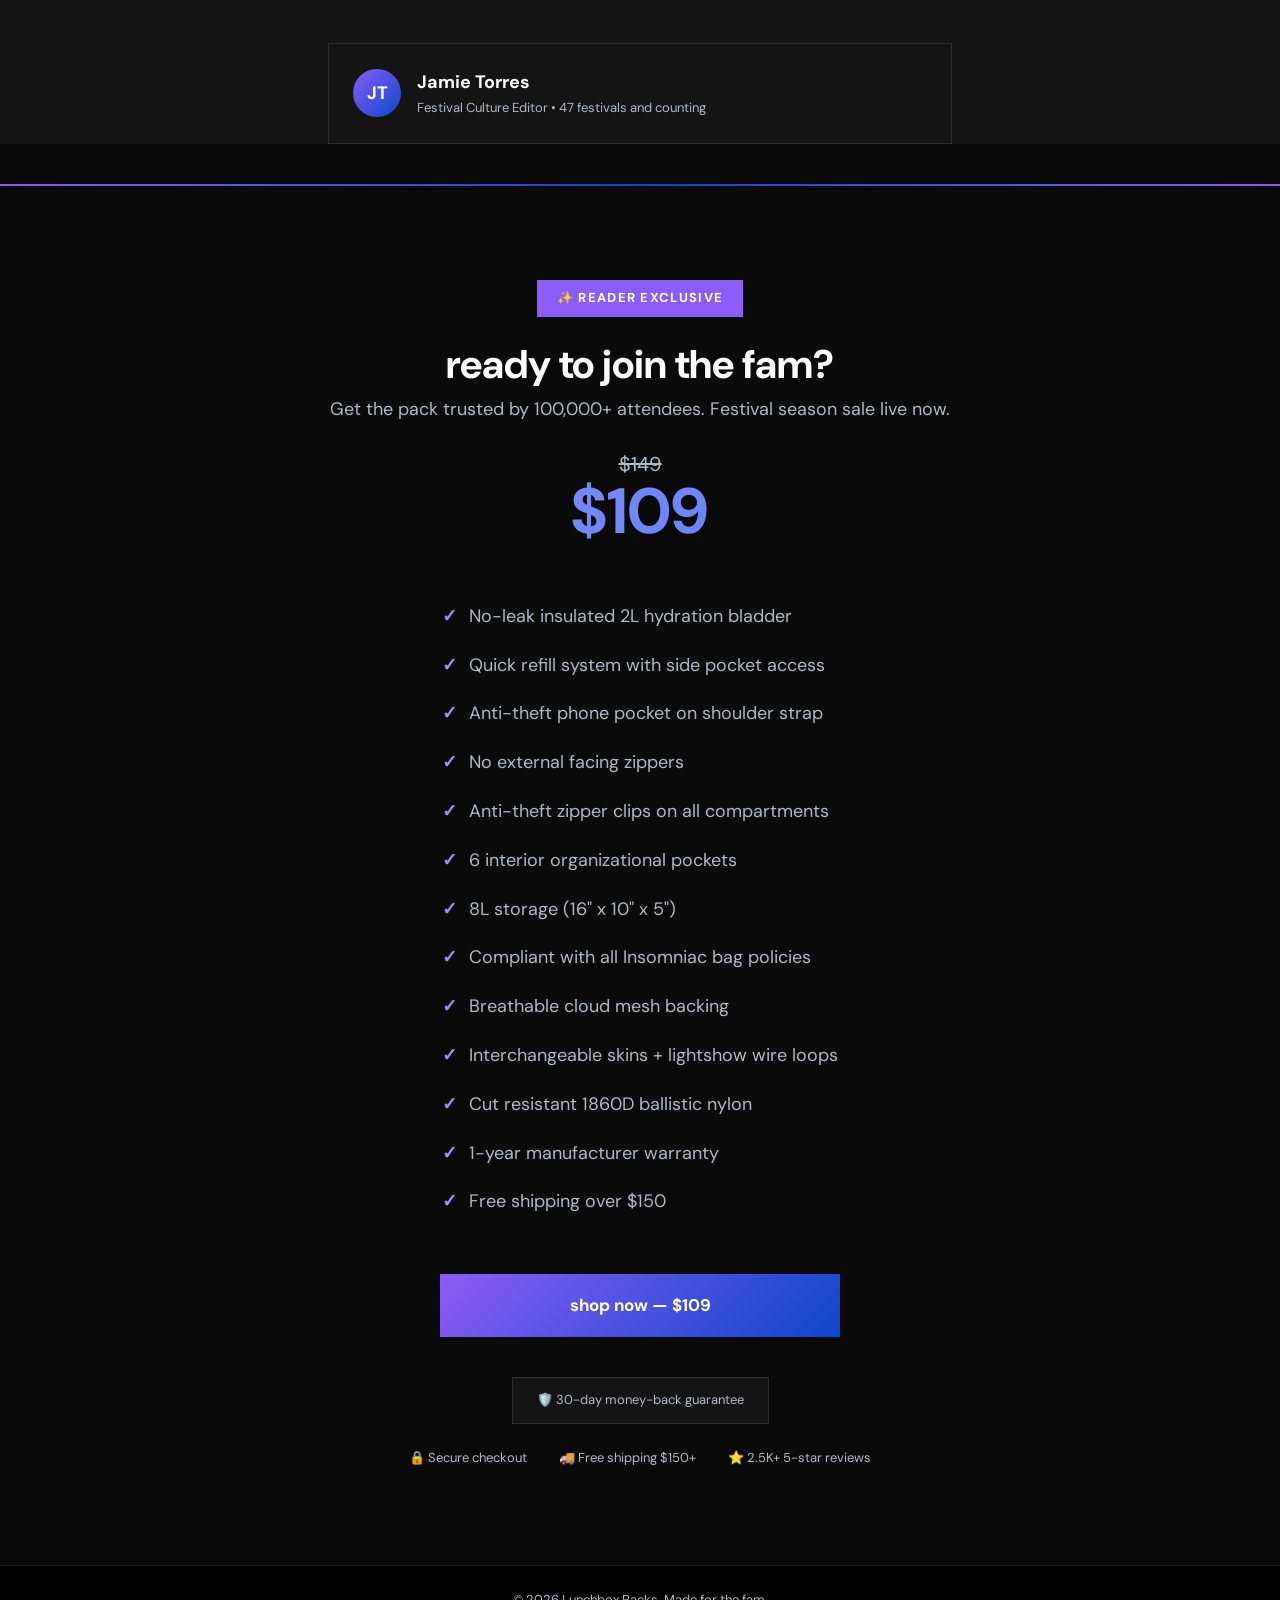
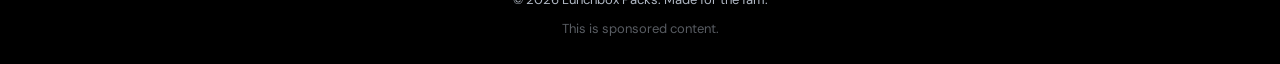
==== commit 391bd114: "Compress heroes: advertorial tighter, listicle splash background" ====
--- a/advertorial.html
+++ b/advertorial.html
@@ -10,15 +10,12 @@
 <body>
   <div class="reading-progress" id="progress"></div>
 
-  <!-- Hero -->
-  <section class="hero">
-    <div class="orb orb--purple"></div>
-    <div class="orb orb--blue"></div>
+  <!-- Hero - Compact -->
+  <section class="hero" style="min-height: auto; padding: var(--space-lg) 0;">
     <div class="container container--narrow">
       <span class="hero__badge">Festival Culture</span>
-      <h1>how one stolen phone changed everything</h1>
+      <h1 style="font-size: clamp(1.75rem, 6vw, 3rem);">how one stolen phone changed everything</h1>
       <p class="hero__text">The story behind the anti-theft hydration pack trusted by 100,000+ festival-goers.</p>
-      <a href="#story" class="btn btn--primary">read the story →</a>
     </div>
   </section>
 
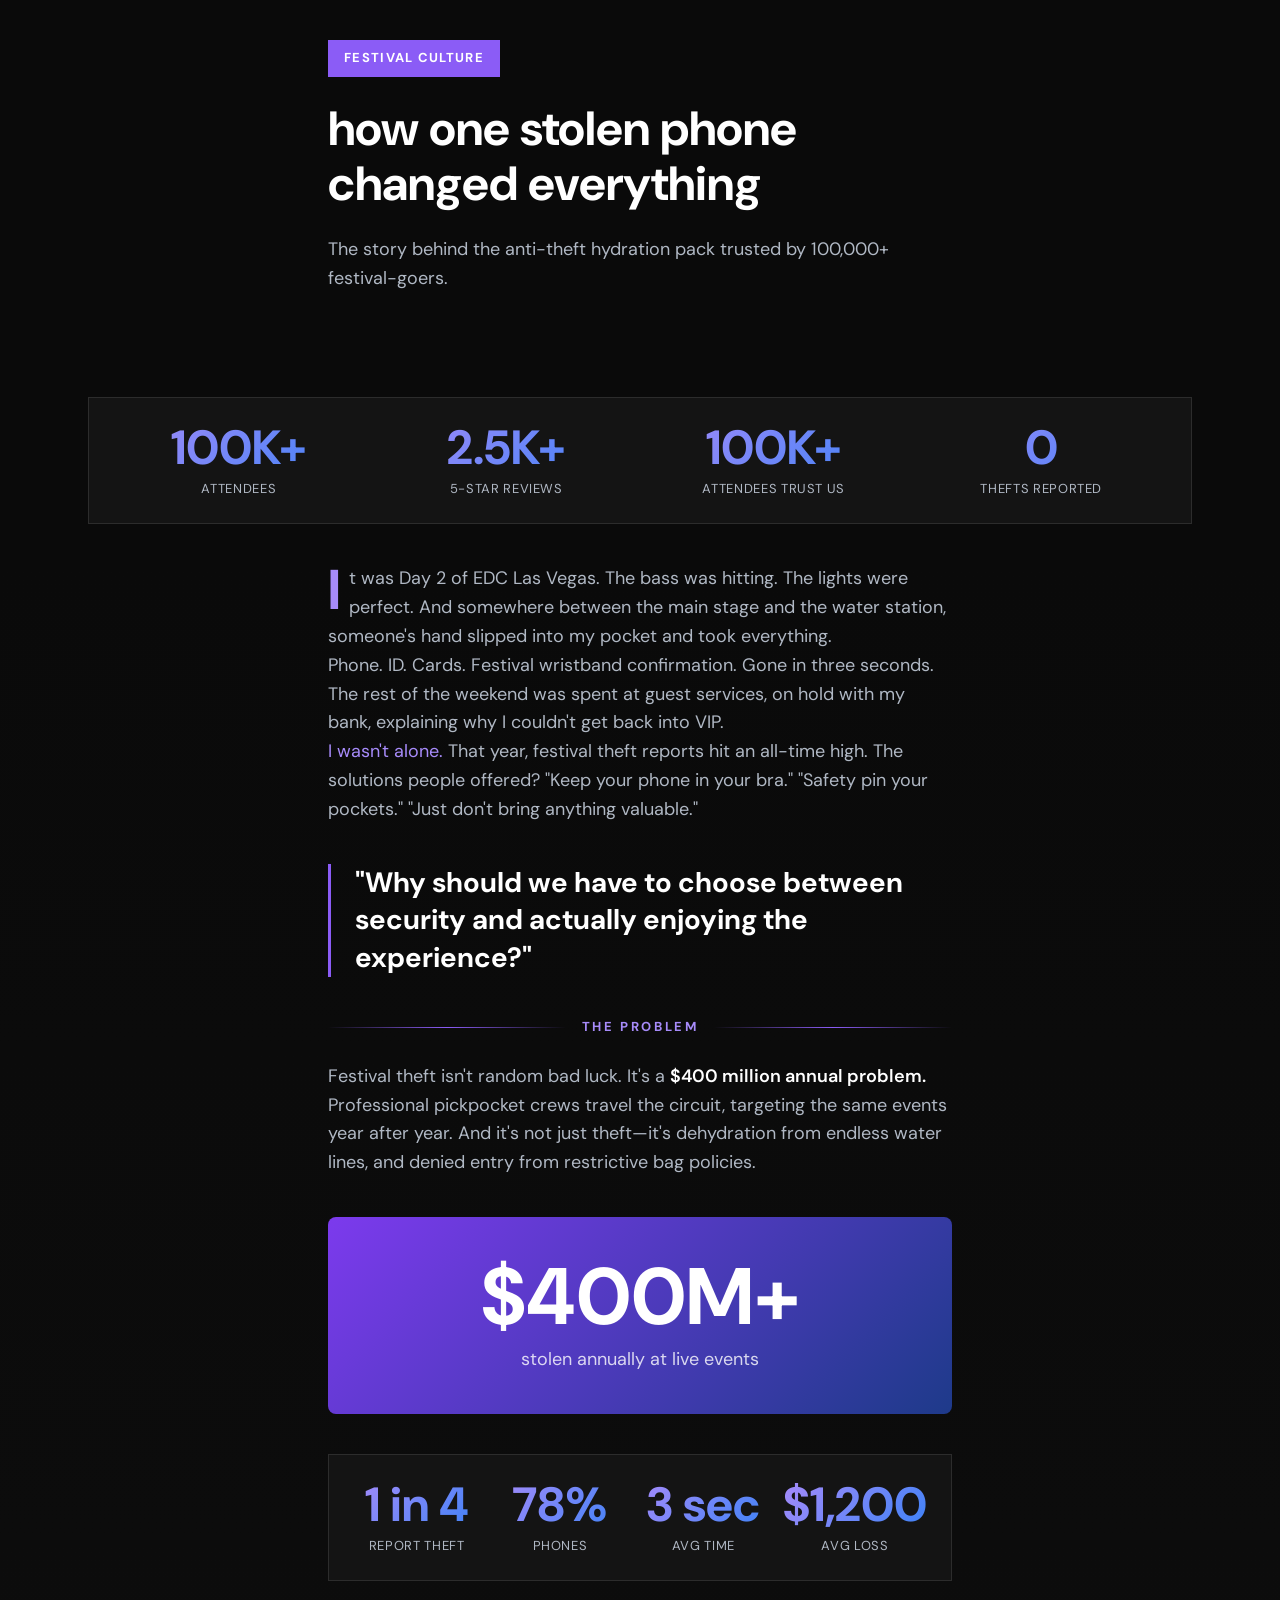
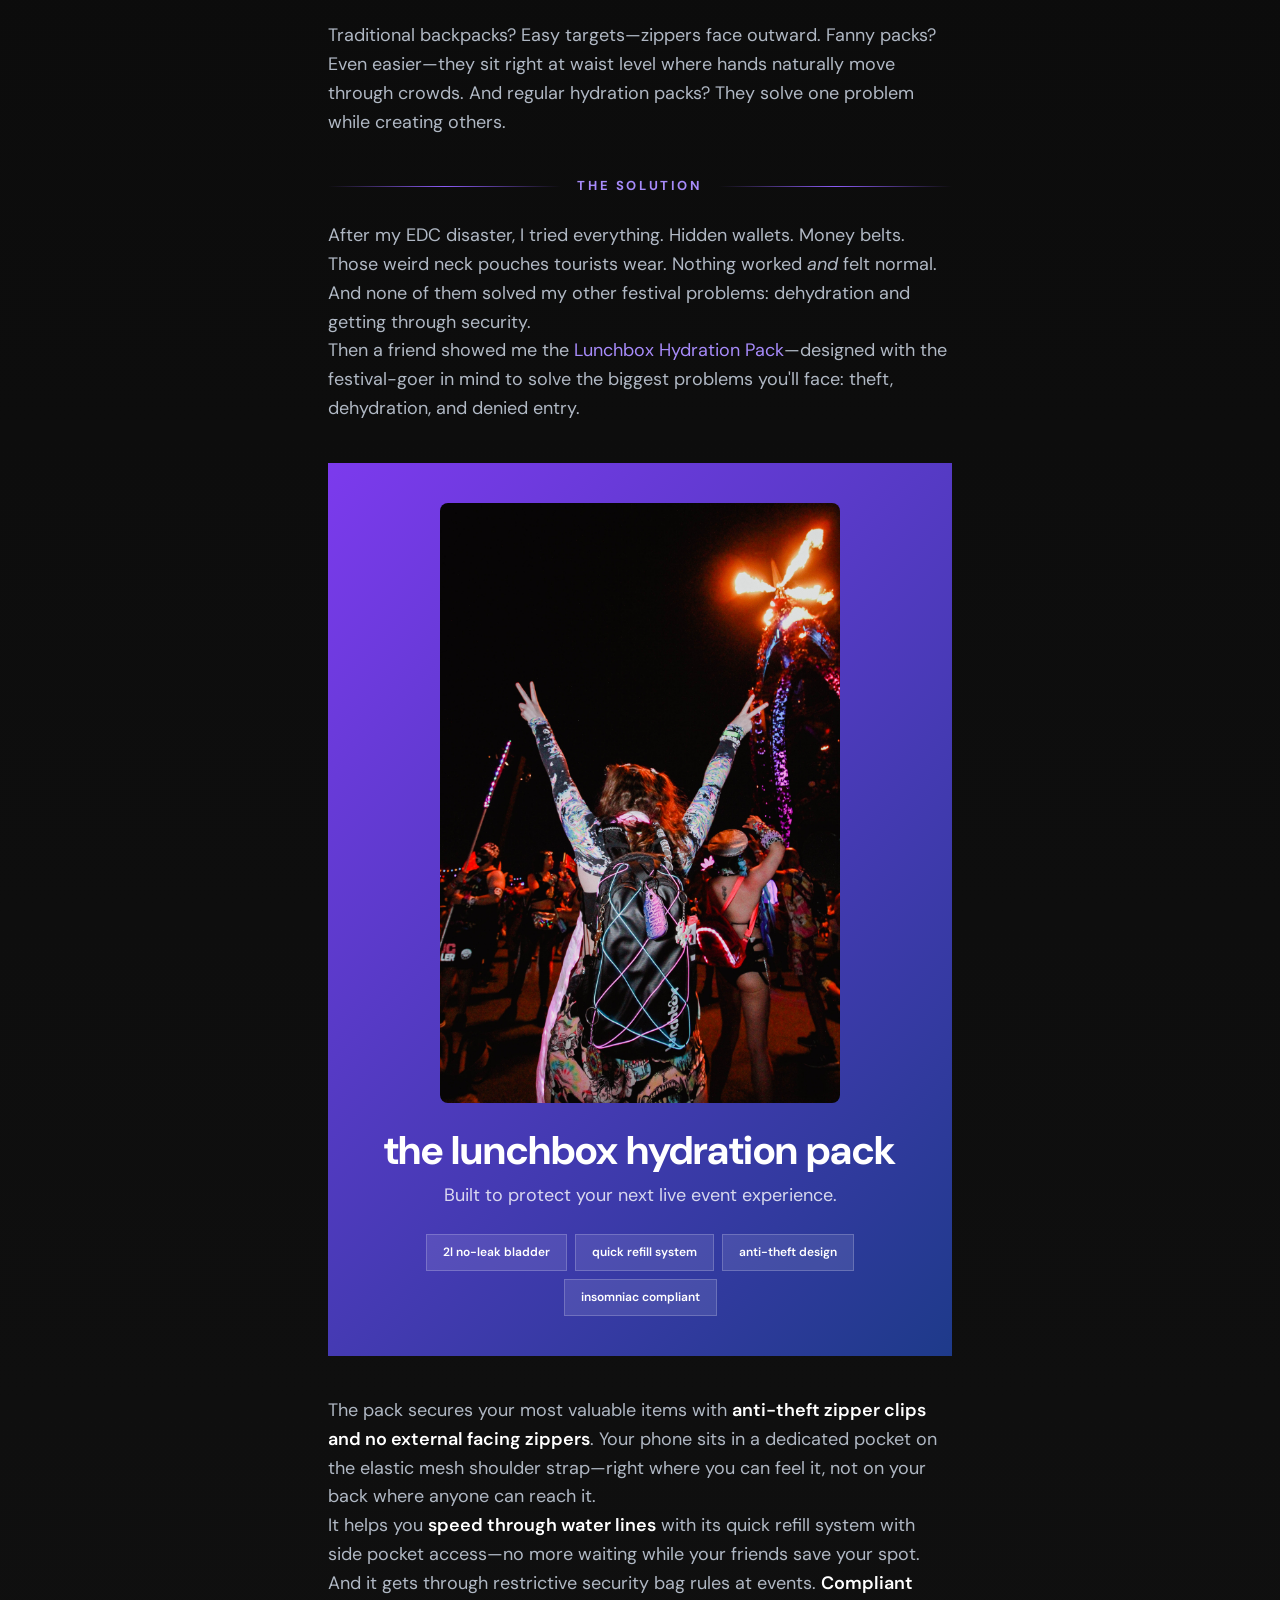
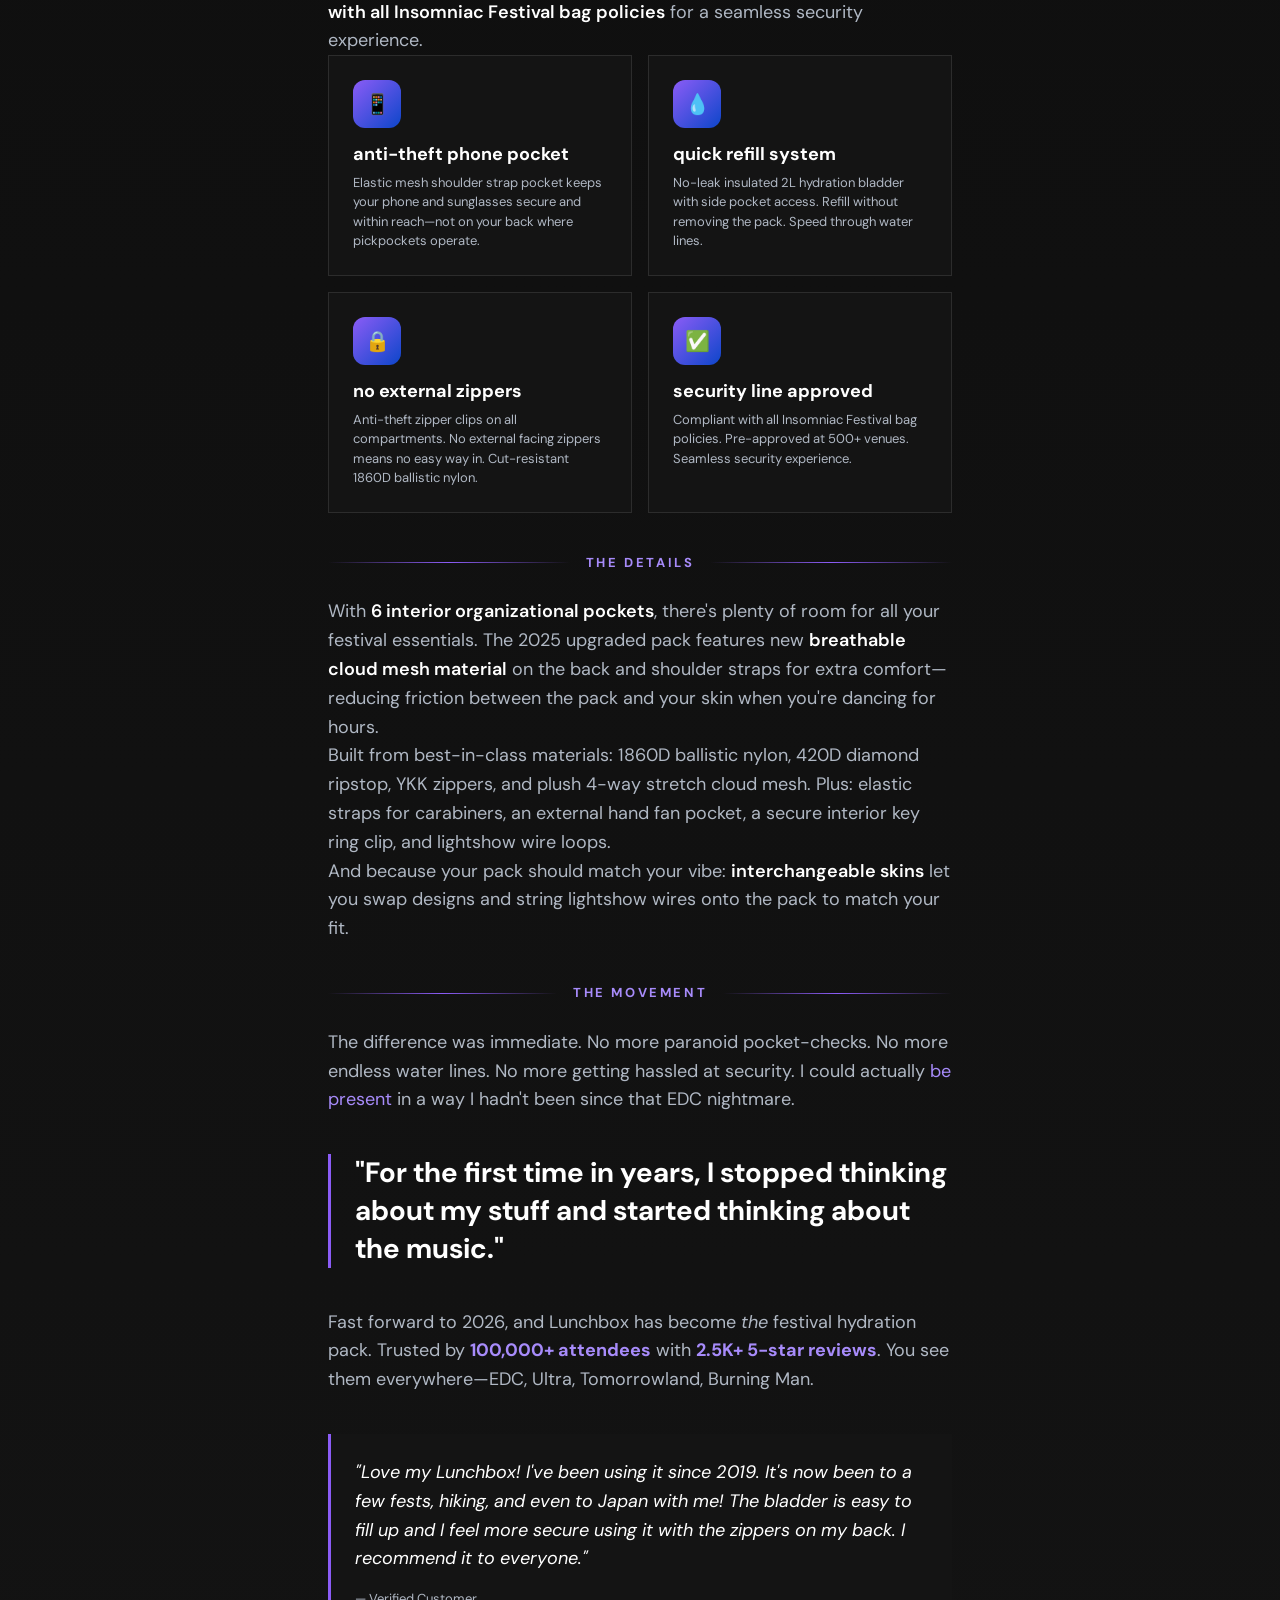
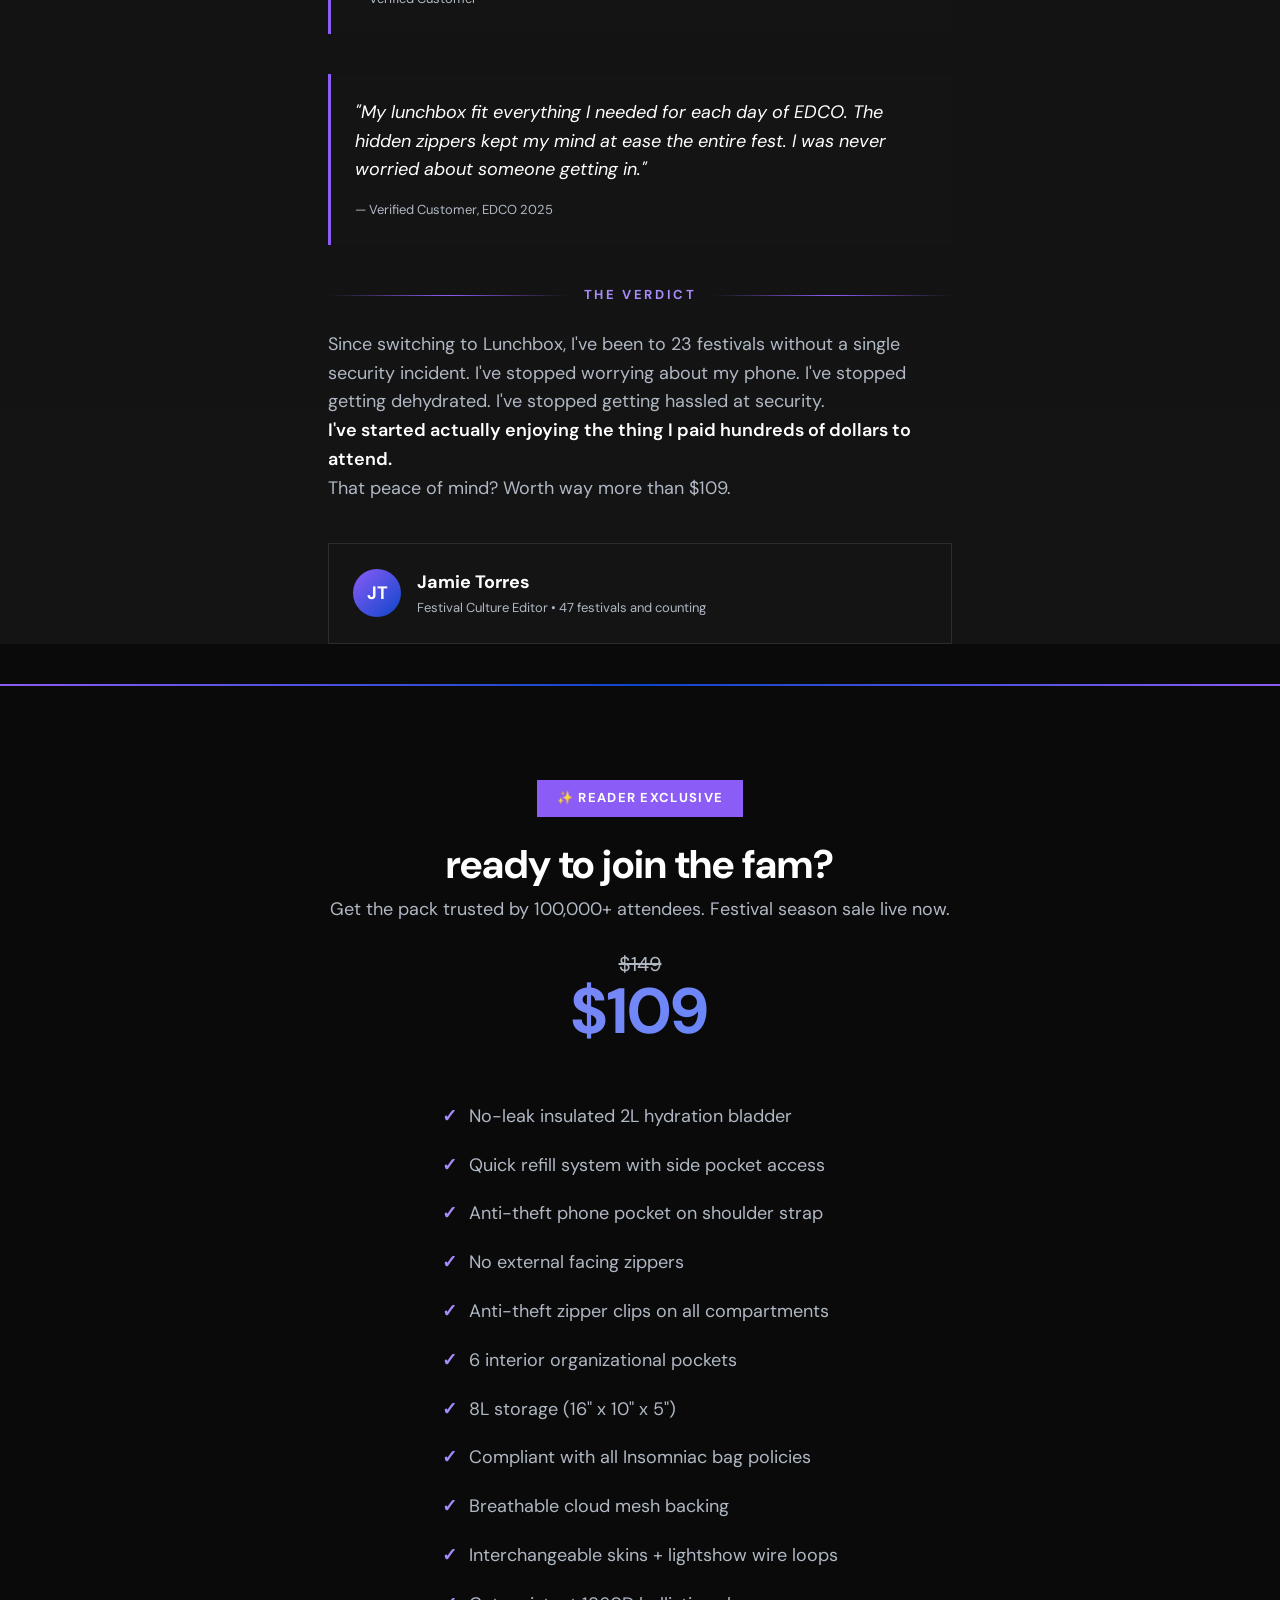
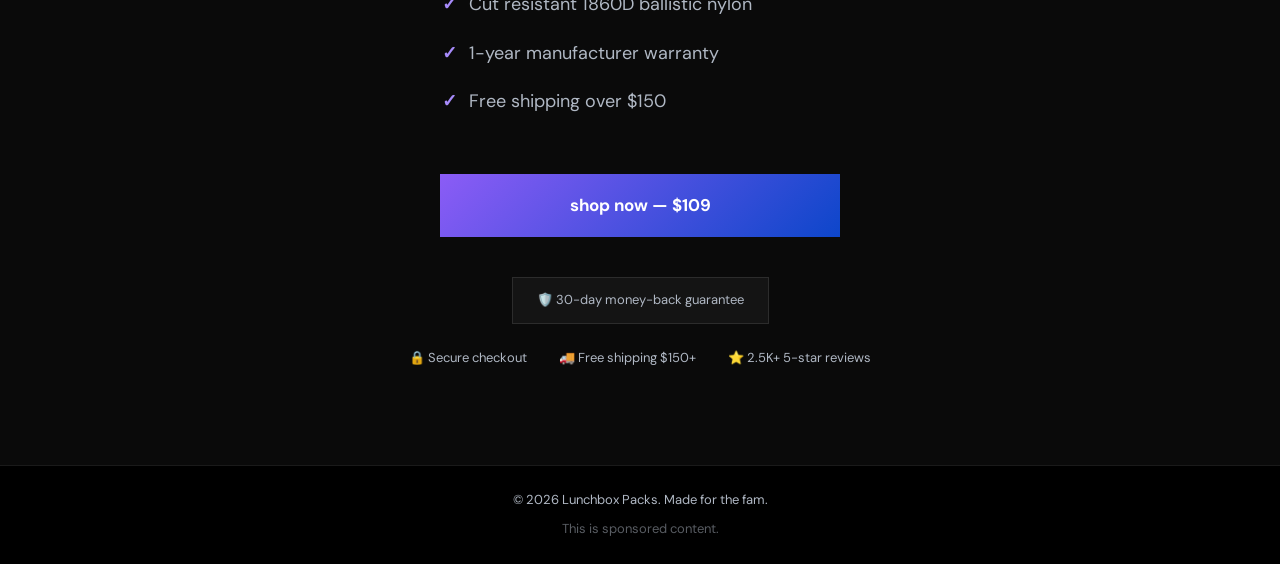
==== commit 41158a38: "Integrate festival lifestyle images into pages" ====
--- a/advertorial.html
+++ b/advertorial.html
@@ -6,6 +6,42 @@
   <meta name="theme-color" content="#0A0A0A">
   <title>How One Stolen Phone Changed Everything | Lunchbox Packs</title>
   <link rel="stylesheet" href="styles.css">
+  
+  <!-- Meta Pixel Code -->
+  <script>
+  !function(f,b,e,v,n,t,s)
+  {if(f.fbq)return;n=f.fbq=function(){n.callMethod?
+  n.callMethod.apply(n,arguments):n.queue.push(arguments)};
+  if(!f._fbq)f._fbq=n;n.push=n;n.loaded=!0;n.version='2.0';
+  n.queue=[];t=b.createElement(e);t.async=!0;
+  t.src=v;s=b.getElementsByTagName(e)[0];
+  s.parentNode.insertBefore(t,s)}(window, document,'script',
+  'https://connect.facebook.net/en_US/fbevents.js');
+  fbq('init', '604068221234508');
+  fbq('track', 'PageView');
+  </script>
+  <noscript><img height="1" width="1" style="display:none"
+  src="https://www.facebook.com/tr?id=604068221234508&ev=PageView&noscript=1"
+  /></noscript>
+  <!-- End Meta Pixel Code -->
+  
+  <!-- Microsoft Clarity -->
+  <script type="text/javascript">
+  (function(c,l,a,r,i,t,y){
+      c[a]=c[a]||function(){(c[a].q=c[a].q||[]).push(arguments)};
+      t=l.createElement(r);t.async=1;t.src="https://www.clarity.ms/tag/"+i;
+      y=l.getElementsByTagName(r)[0];y.parentNode.insertBefore(t,y);
+  })(window, document, "clarity", "script", "bjkqpkx61k");
+  </script>
+  
+  <!-- Google tag (gtag.js) -->
+  <script async src="https://www.googletagmanager.com/gtag/js?id=G-P26H8NVQNF"></script>
+  <script>
+  window.dataLayer = window.dataLayer || [];
+  function gtag(){dataLayer.push(arguments);}
+  gtag('js', new Date());
+  gtag('config', 'G-P26H8NVQNF');
+  </script>
 </head>
 <body>
   <div class="reading-progress" id="progress"></div>
@@ -116,7 +152,7 @@
       </p>
       
       <div class="product-reveal">
-        <div class="product-reveal__icon">🎒</div>
+        <img src="images/k-179.jpg" alt="Festival-goer with Lunchbox pack" style="width: 100%; max-width: 400px; border-radius: 8px; margin: 0 auto var(--space-md); display: block;">
         <h3>the lunchbox hydration pack</h3>
         <p>Built to protect your next live event experience.</p>
         <div class="feature-pills">
@@ -263,7 +299,7 @@
         </ul>
         
         <div class="offer__cta">
-          <a href="https://lunchboxpacks.com/products/hydration-pack" class="btn btn--primary btn--large btn--full" style="max-width: 400px;">shop now — $109</a>
+          <a href="https://lunchboxpacks.com/products/hydration-pack" class="btn btn--primary btn--large btn--full" style="max-width: 400px;" onclick="fbq('track', 'InitiateCheckout', {content_name: 'Hydration Pack', content_ids: ['hydration-pack'], content_type: 'product', value: 109.00, currency: 'USD'});">shop now — $109</a>
         </div>
         
         <div class="offer__guarantee">🛡️ 30-day money-back guarantee</div>
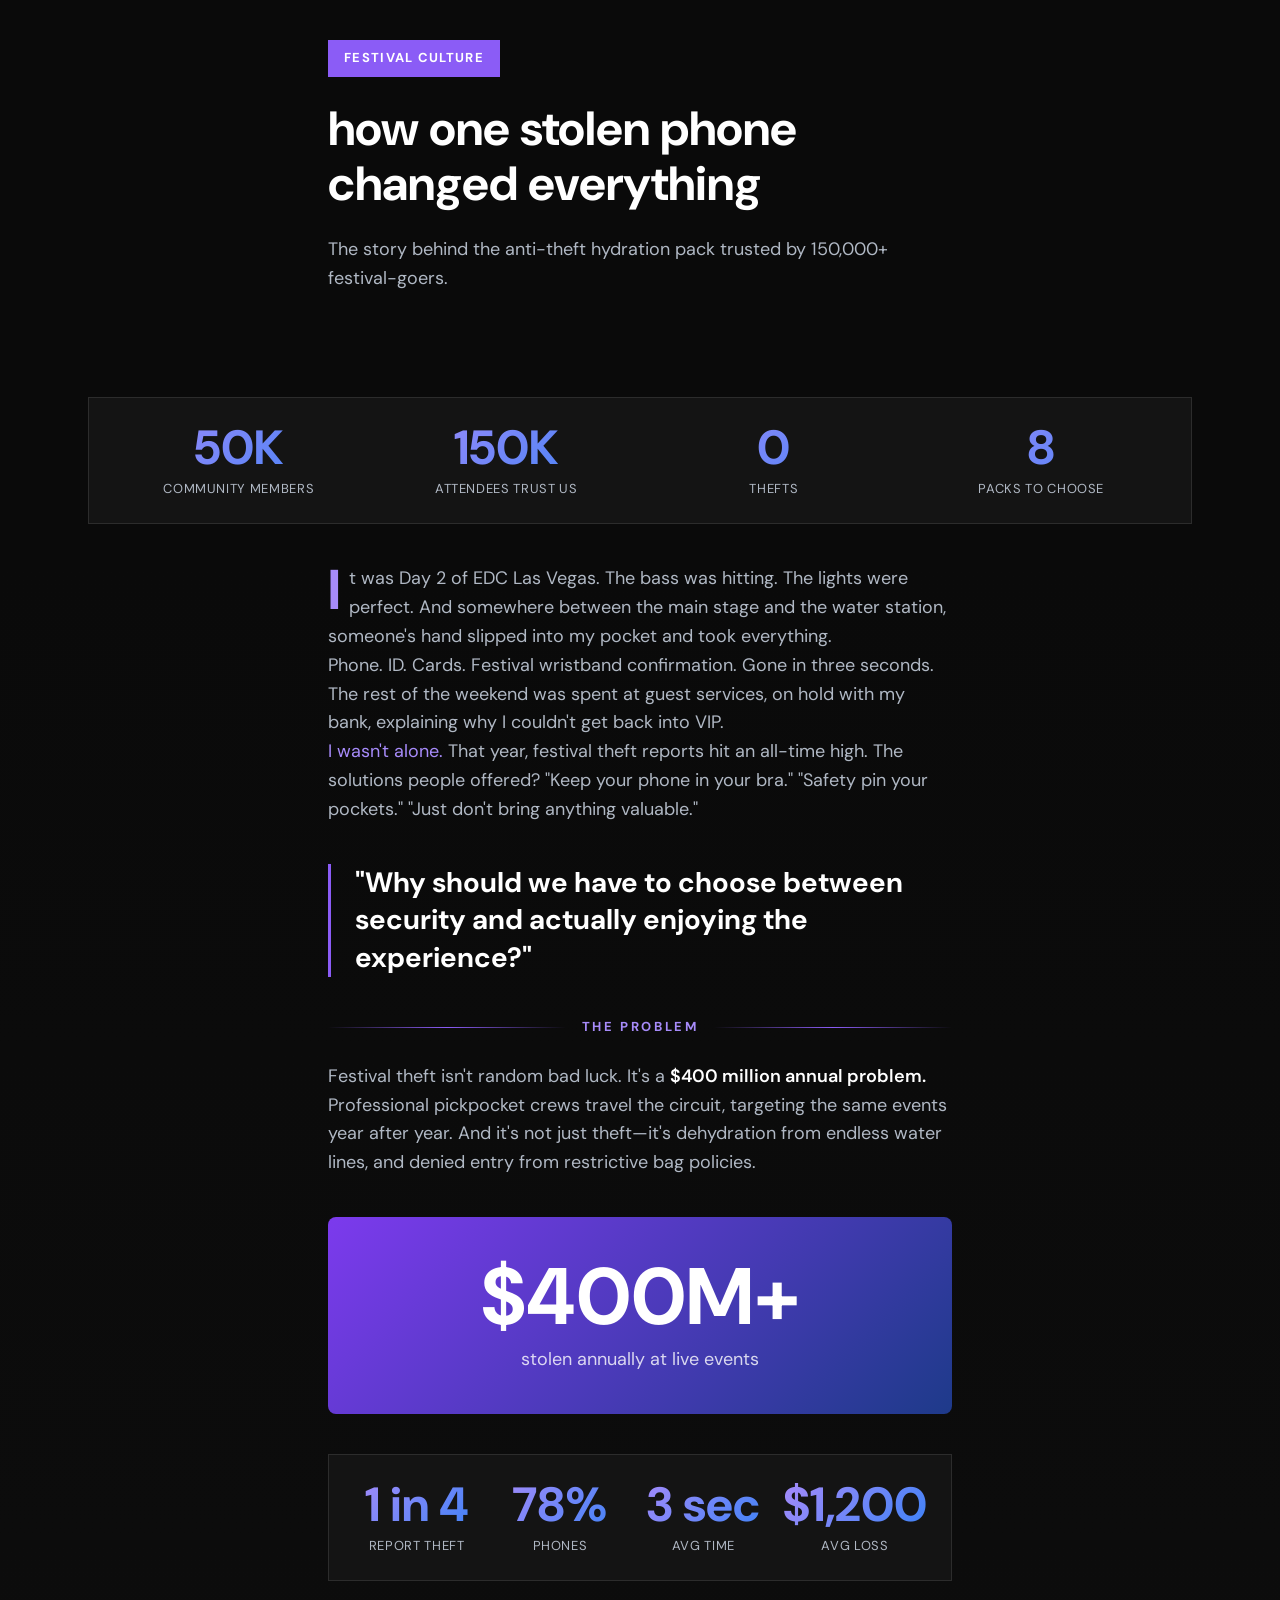
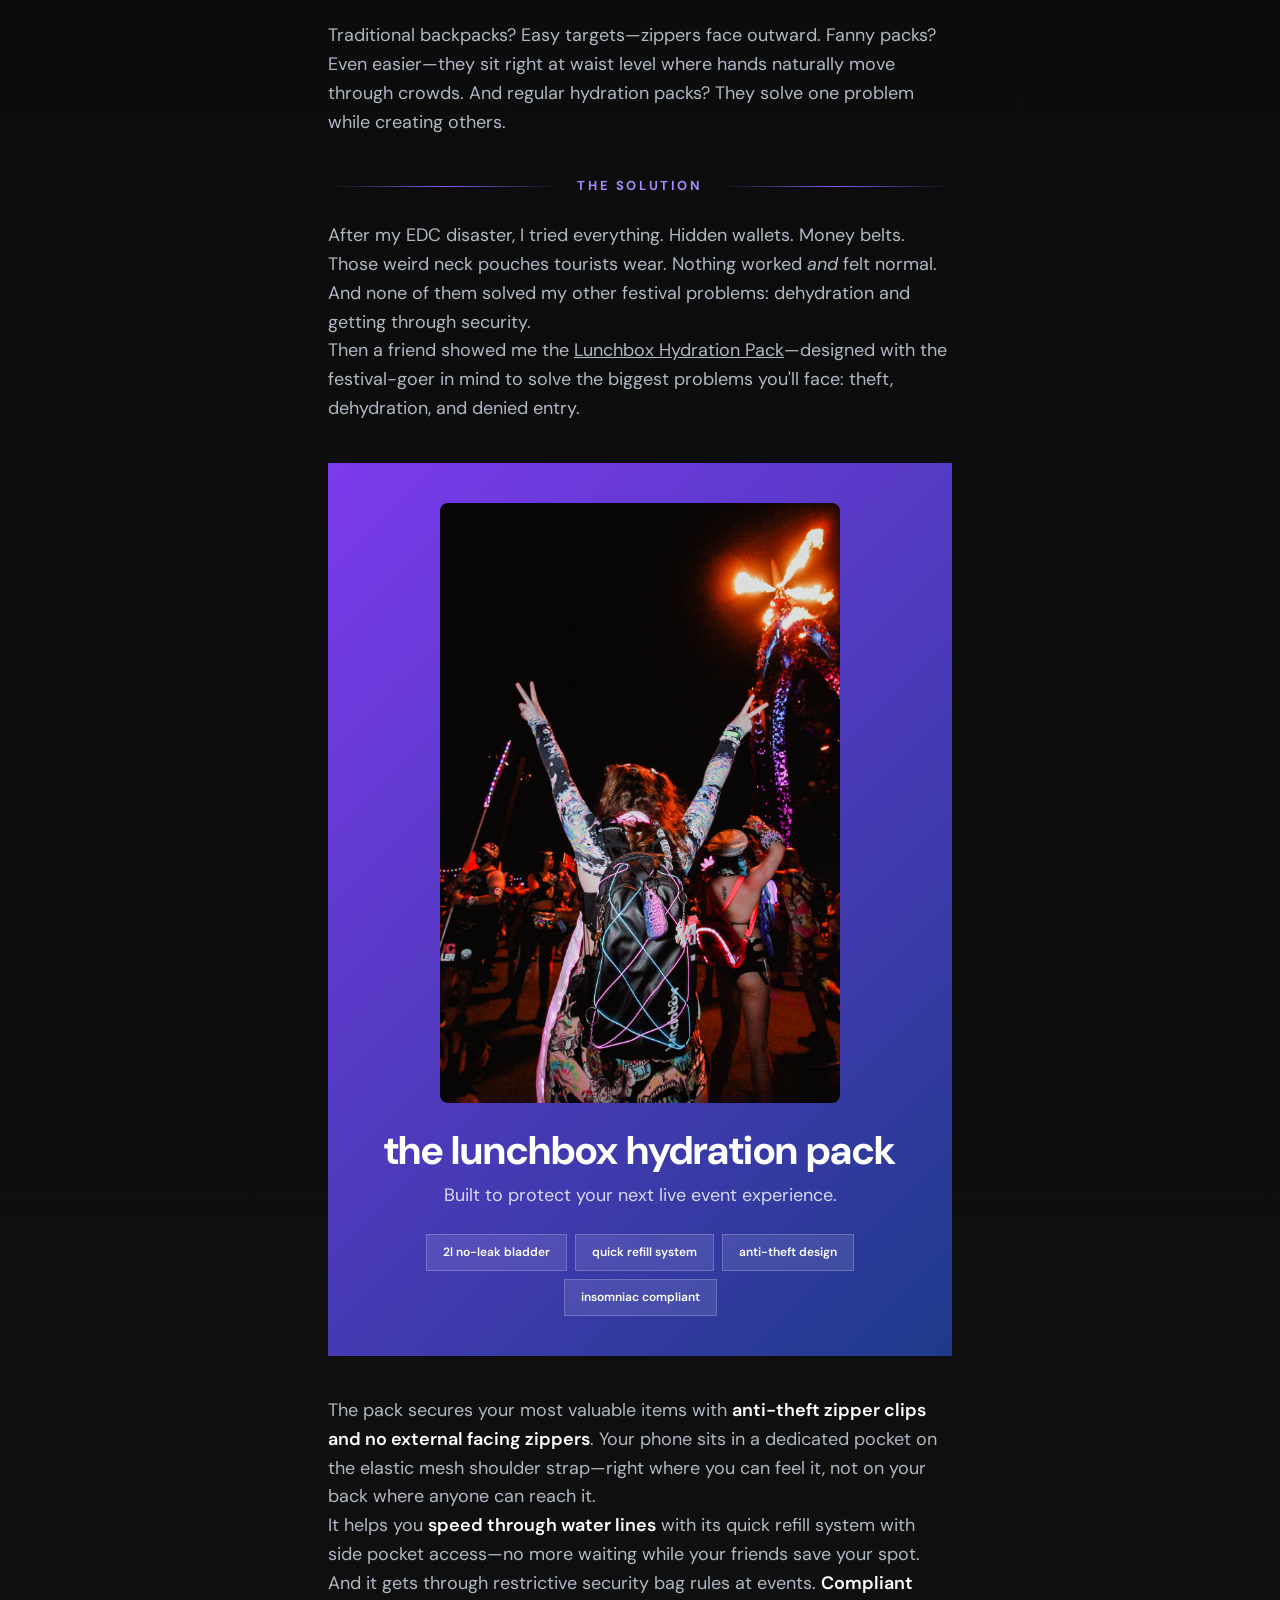
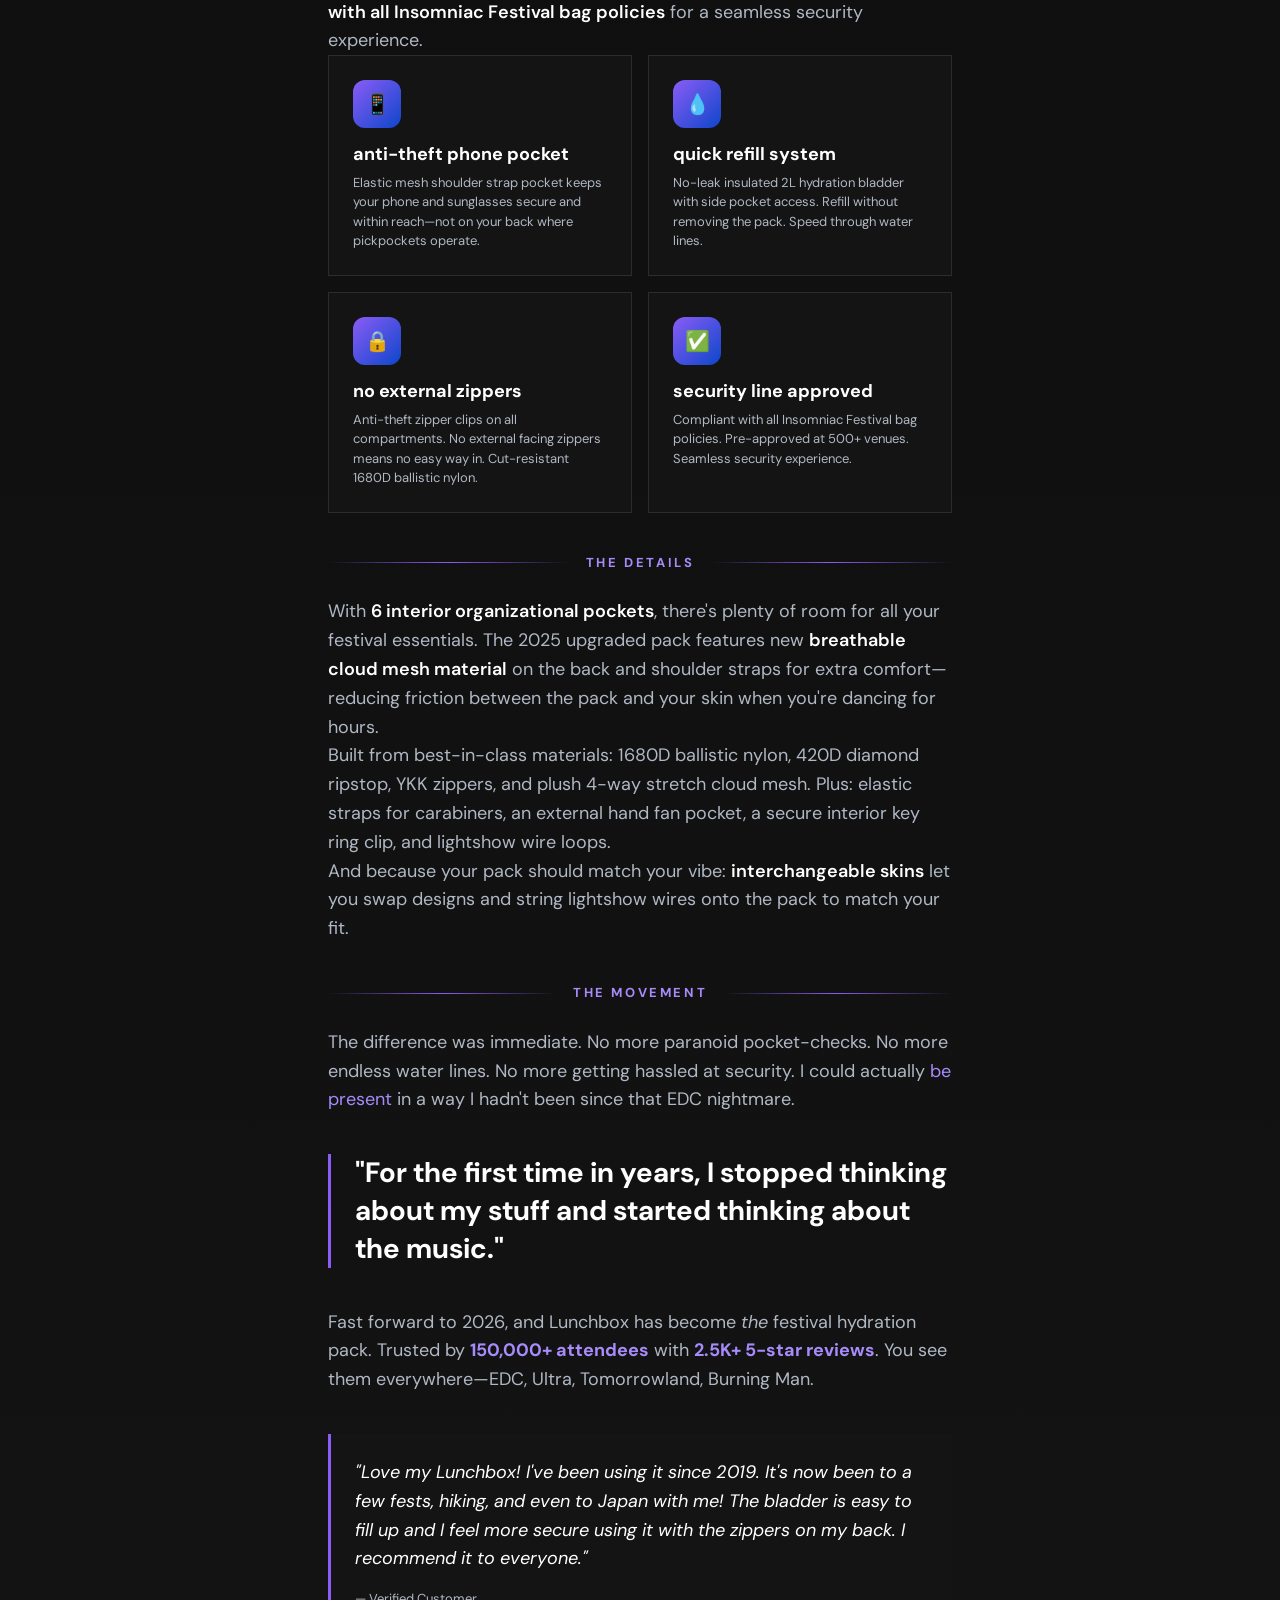
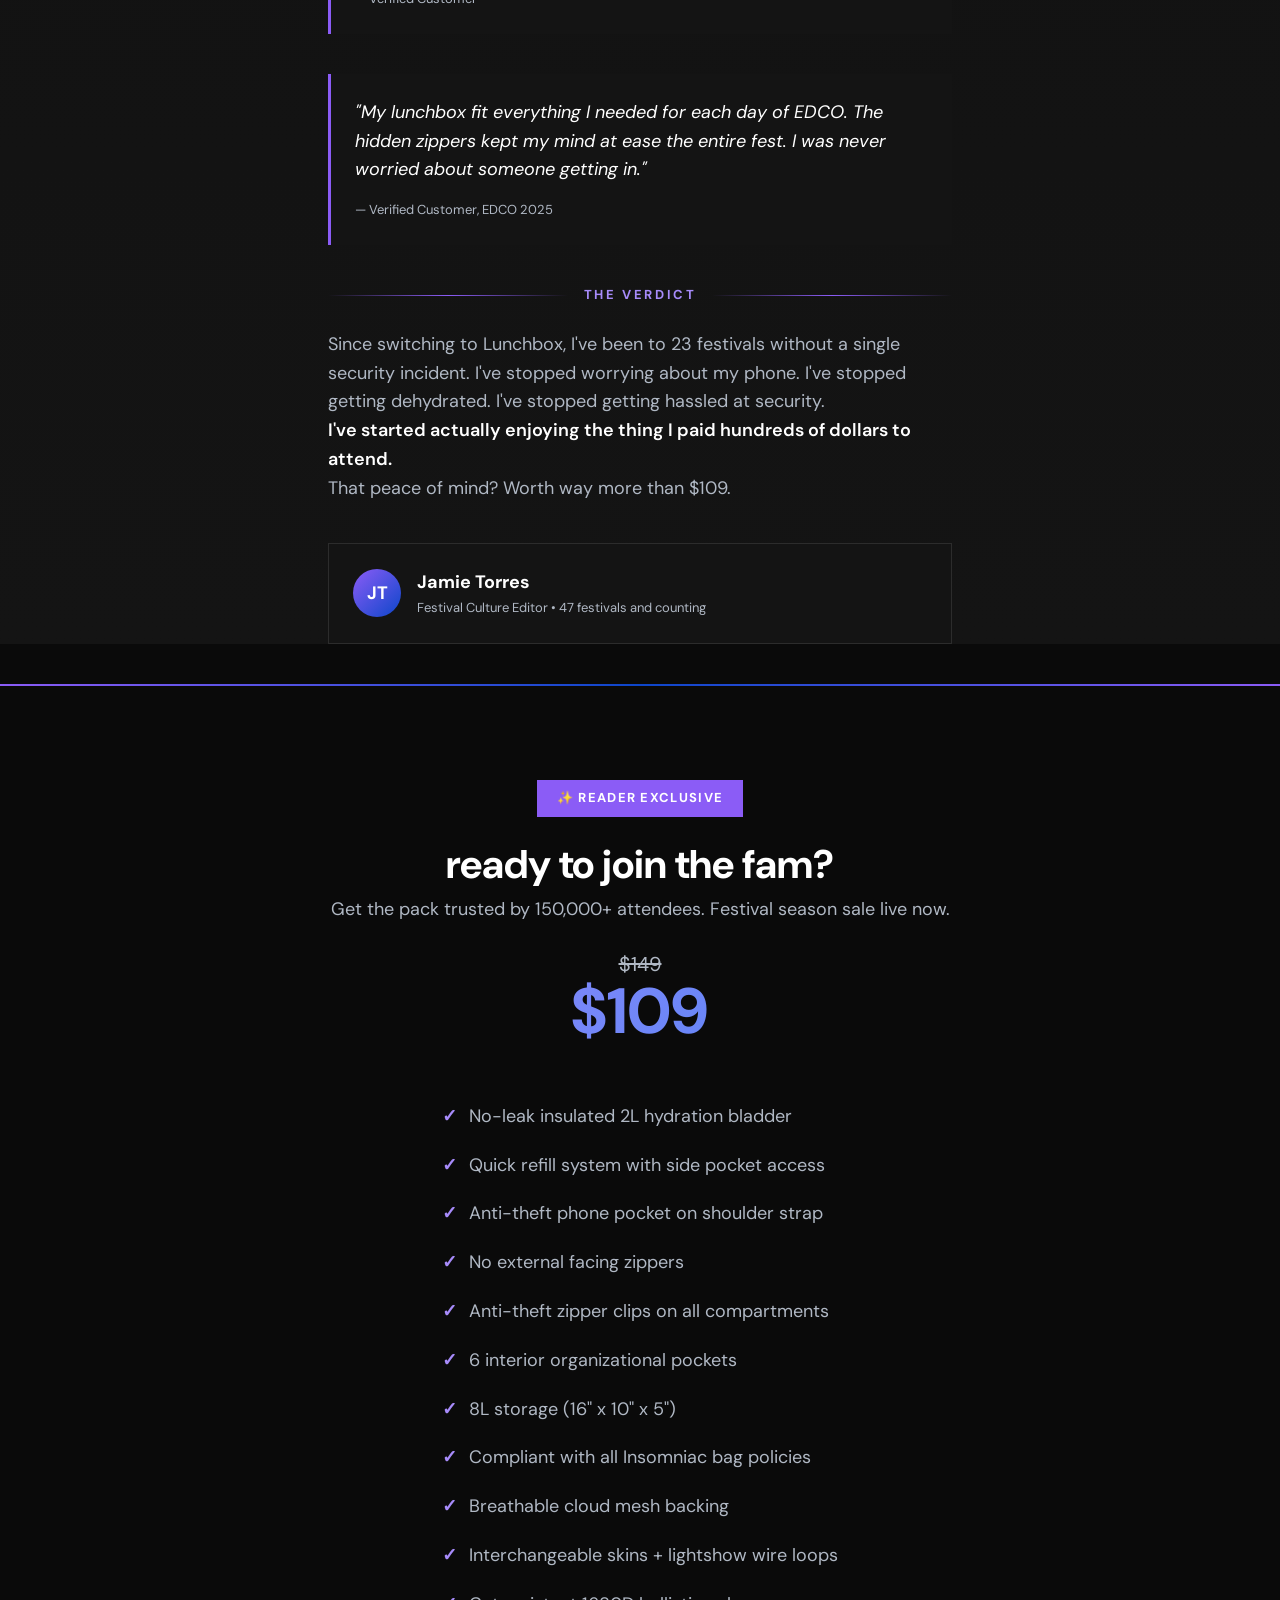
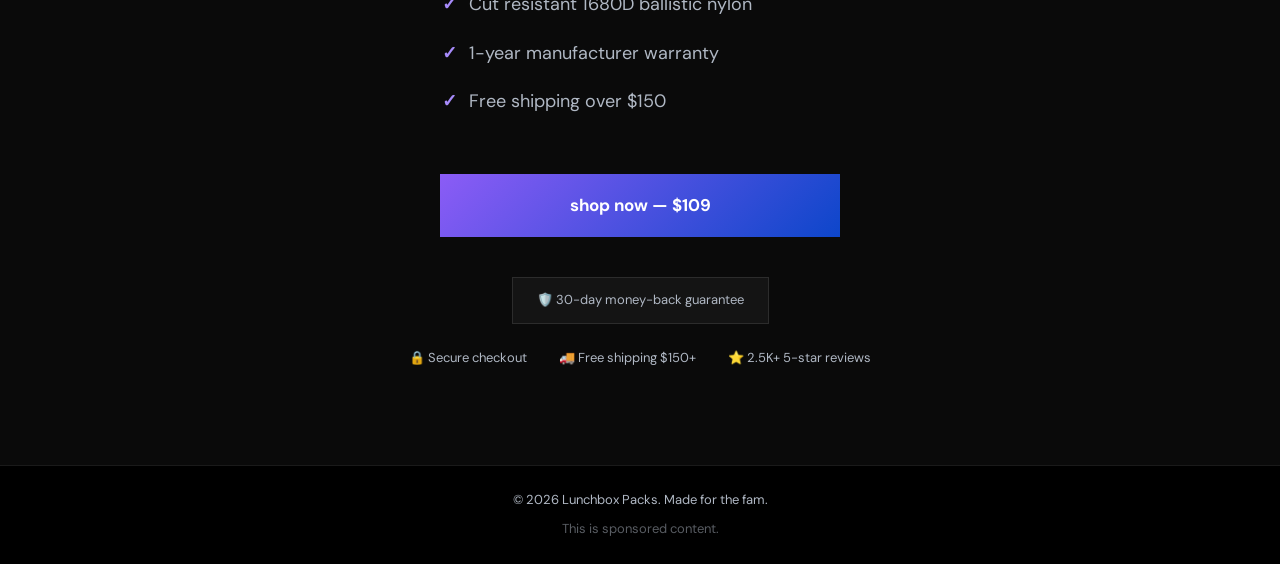
==== commit 295c69fd: "Advertorial: update stats (50K/150K/0/8), fix 1680D, hyperlink product mentions" ====
--- a/advertorial.html
+++ b/advertorial.html
@@ -51,7 +51,7 @@
     <div class="container container--narrow">
       <span class="hero__badge">Festival Culture</span>
       <h1 style="font-size: clamp(1.75rem, 6vw, 3rem);">how one stolen phone changed everything</h1>
-      <p class="hero__text">The story behind the anti-theft hydration pack trusted by 100,000+ festival-goers.</p>
+      <p class="hero__text">The story behind the anti-theft hydration pack trusted by 150,000+ festival-goers.</p>
     </div>
   </section>
 
@@ -60,20 +60,20 @@
     <div class="container">
       <div class="stats-grid">
         <div class="stat">
-          <div class="stat__number">100K+</div>
-          <div class="stat__label">Attendees</div>
-        </div>
-        <div class="stat">
-          <div class="stat__number">2.5K+</div>
-          <div class="stat__label">5-Star Reviews</div>
-        </div>
-        <div class="stat">
-          <div class="stat__number">100K+</div>
+          <div class="stat__number">50K</div>
+          <div class="stat__label">Community Members</div>
+        </div>
+        <div class="stat">
+          <div class="stat__number">150K</div>
           <div class="stat__label">Attendees Trust Us</div>
         </div>
         <div class="stat">
           <div class="stat__number">0</div>
-          <div class="stat__label">Thefts Reported</div>
+          <div class="stat__label">Thefts</div>
+        </div>
+        <div class="stat">
+          <div class="stat__number">8</div>
+          <div class="stat__label">Packs to Choose</div>
         </div>
       </div>
     </div>
@@ -148,12 +148,12 @@
       </p>
       
       <p>
-        Then a friend showed me the <span class="highlight">Lunchbox Hydration Pack</span>—designed with the festival-goer in mind to solve the biggest problems you'll face: theft, dehydration, and denied entry.
+        Then a friend showed me the <a href="https://www.lunchboxpacks.com/products/hydration-pack" class="highlight" style="color: inherit;">Lunchbox Hydration Pack</a>—designed with the festival-goer in mind to solve the biggest problems you'll face: theft, dehydration, and denied entry.
       </p>
       
       <div class="product-reveal">
         <img src="images/k-179.jpg" alt="Festival-goer with Lunchbox pack" style="width: 100%; max-width: 400px; border-radius: 8px; margin: 0 auto var(--space-md); display: block;">
-        <h3>the lunchbox hydration pack</h3>
+        <h3><a href="https://www.lunchboxpacks.com/products/hydration-pack" style="color: inherit; text-decoration: none;">the lunchbox hydration pack</a></h3>
         <p>Built to protect your next live event experience.</p>
         <div class="feature-pills">
           <span class="feature-pill">2L no-leak bladder</span>
@@ -185,7 +185,7 @@
         <div class="feature-card">
           <div class="feature-card__icon">🔒</div>
           <h3>no external zippers</h3>
-          <p>Anti-theft zipper clips on all compartments. No external facing zippers means no easy way in. Cut-resistant 1860D ballistic nylon.</p>
+          <p>Anti-theft zipper clips on all compartments. No external facing zippers means no easy way in. Cut-resistant 1680D ballistic nylon.</p>
         </div>
         <div class="feature-card">
           <div class="feature-card__icon">✅</div>
@@ -205,7 +205,7 @@
       </p>
       
       <p>
-        Built from best-in-class materials: 1860D ballistic nylon, 420D diamond ripstop, YKK zippers, and plush 4-way stretch cloud mesh. Plus: elastic straps for carabiners, an external hand fan pocket, a secure interior key ring clip, and lightshow wire loops.
+        Built from best-in-class materials: 1680D ballistic nylon, 420D diamond ripstop, YKK zippers, and plush 4-way stretch cloud mesh. Plus: elastic straps for carabiners, an external hand fan pocket, a secure interior key ring clip, and lightshow wire loops.
       </p>
       
       <p>
@@ -227,7 +227,7 @@
       </p>
       
       <p>
-        Fast forward to 2026, and Lunchbox has become <em>the</em> festival hydration pack. Trusted by <span class="stat-inline">100,000+ attendees</span> with <span class="stat-inline">2.5K+ 5-star reviews</span>. You see them everywhere—EDC, Ultra, Tomorrowland, Burning Man.
+        Fast forward to 2026, and Lunchbox has become <em>the</em> festival hydration pack. Trusted by <span class="stat-inline">150,000+ attendees</span> with <span class="stat-inline">2.5K+ 5-star reviews</span>. You see them everywhere—EDC, Ultra, Tomorrowland, Burning Man.
       </p>
       
       <div class="testimonial">
@@ -275,7 +275,7 @@
       <div>
         <span class="offer__badge">✨ Reader Exclusive</span>
         <h2>ready to join the fam?</h2>
-        <p class="offer__subtitle">Get the pack trusted by 100,000+ attendees. Festival season sale live now.</p>
+        <p class="offer__subtitle">Get the pack trusted by 150,000+ attendees. Festival season sale live now.</p>
         
         <div class="offer__price">
           <div class="offer__price-old">$149</div>
@@ -293,13 +293,13 @@
           <li>Compliant with all Insomniac bag policies</li>
           <li>Breathable cloud mesh backing</li>
           <li>Interchangeable skins + lightshow wire loops</li>
-          <li>Cut resistant 1860D ballistic nylon</li>
+          <li>Cut resistant 1680D ballistic nylon</li>
           <li>1-year manufacturer warranty</li>
           <li>Free shipping over $150</li>
         </ul>
         
         <div class="offer__cta">
-          <a href="https://lunchboxpacks.com/products/hydration-pack" class="btn btn--primary btn--large btn--full" style="max-width: 400px;" onclick="fbq('track', 'InitiateCheckout', {content_name: 'Hydration Pack', content_ids: ['hydration-pack'], content_type: 'product', value: 109.00, currency: 'USD'});">shop now — $109</a>
+          <a href="https://www.lunchboxpacks.com/products/hydration-pack" class="btn btn--primary btn--large btn--full" style="max-width: 400px;" onclick="fbq('track', 'ViewContent', {content_name: 'Hydration Pack', content_ids: ['hydration-pack'], content_type: 'product', value: 109.00, currency: 'USD'});">shop now — $109</a>
         </div>
         
         <div class="offer__guarantee">🛡️ 30-day money-back guarantee</div>
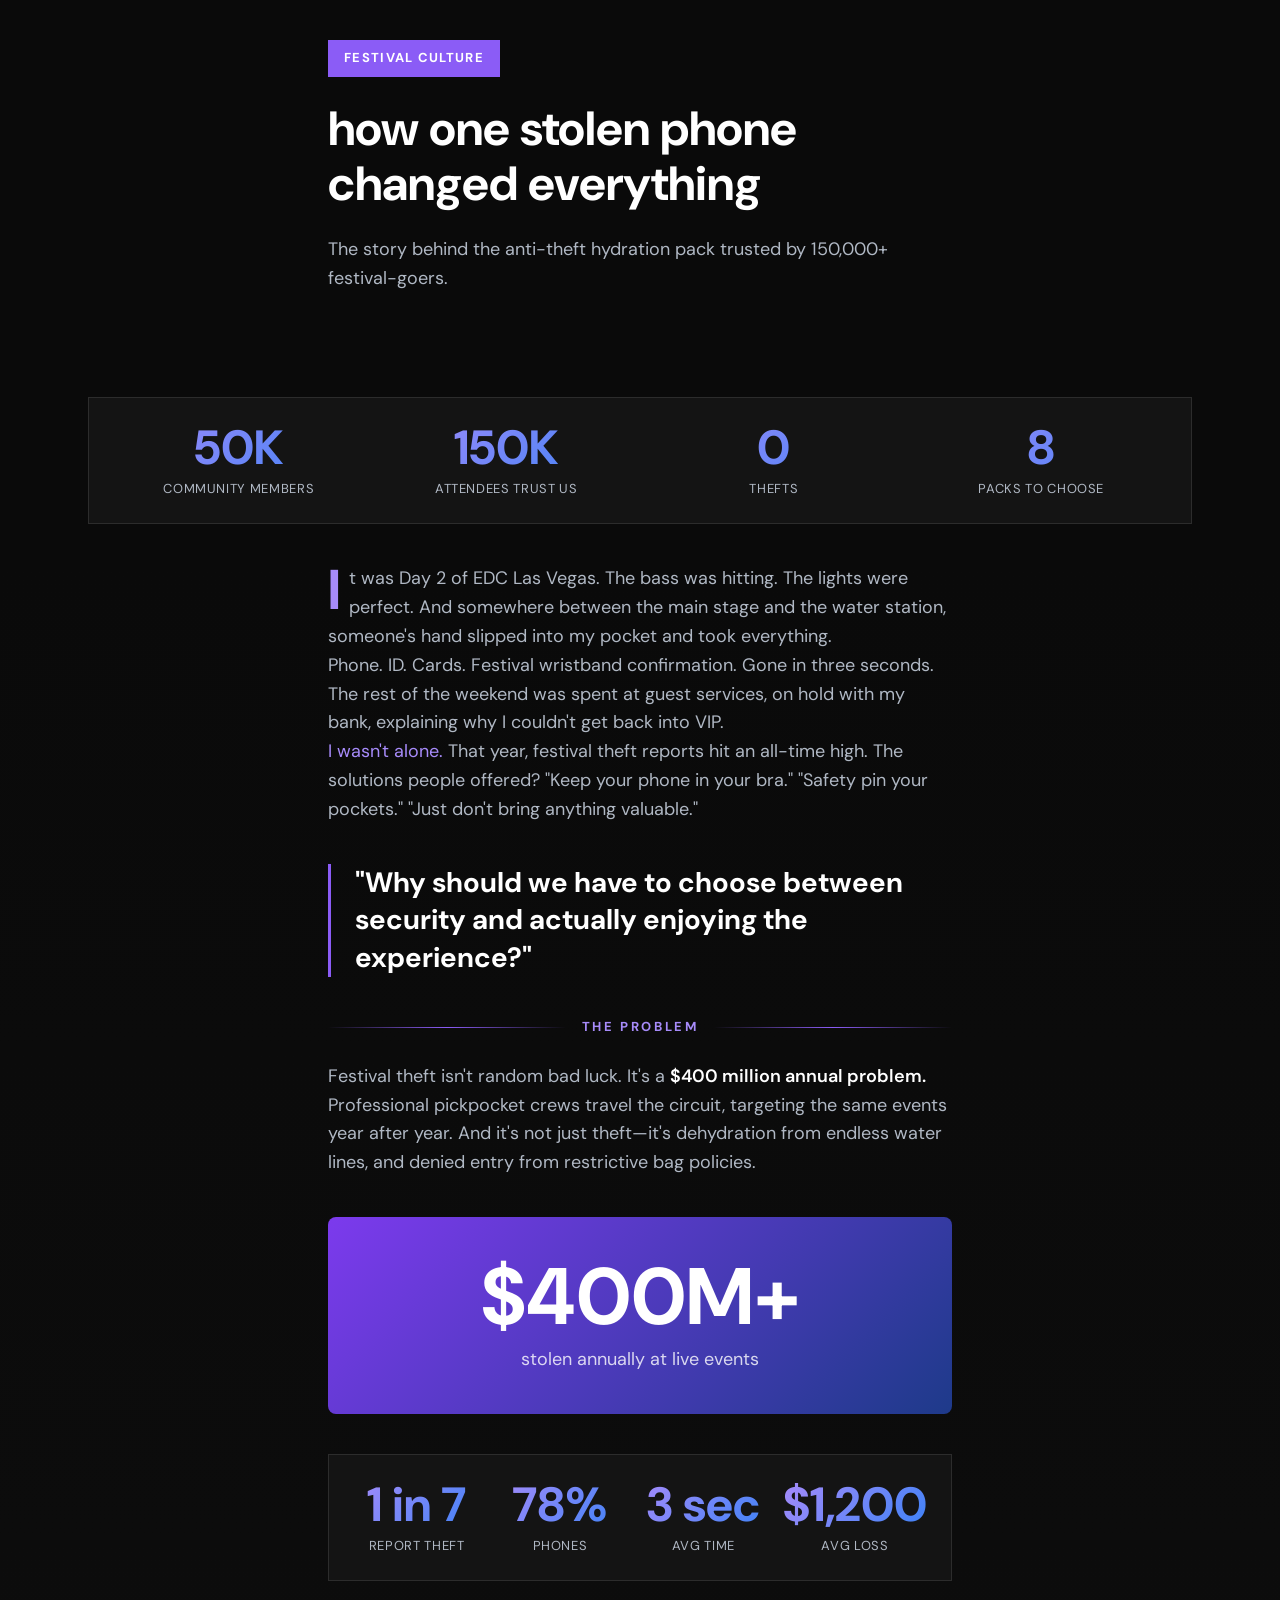
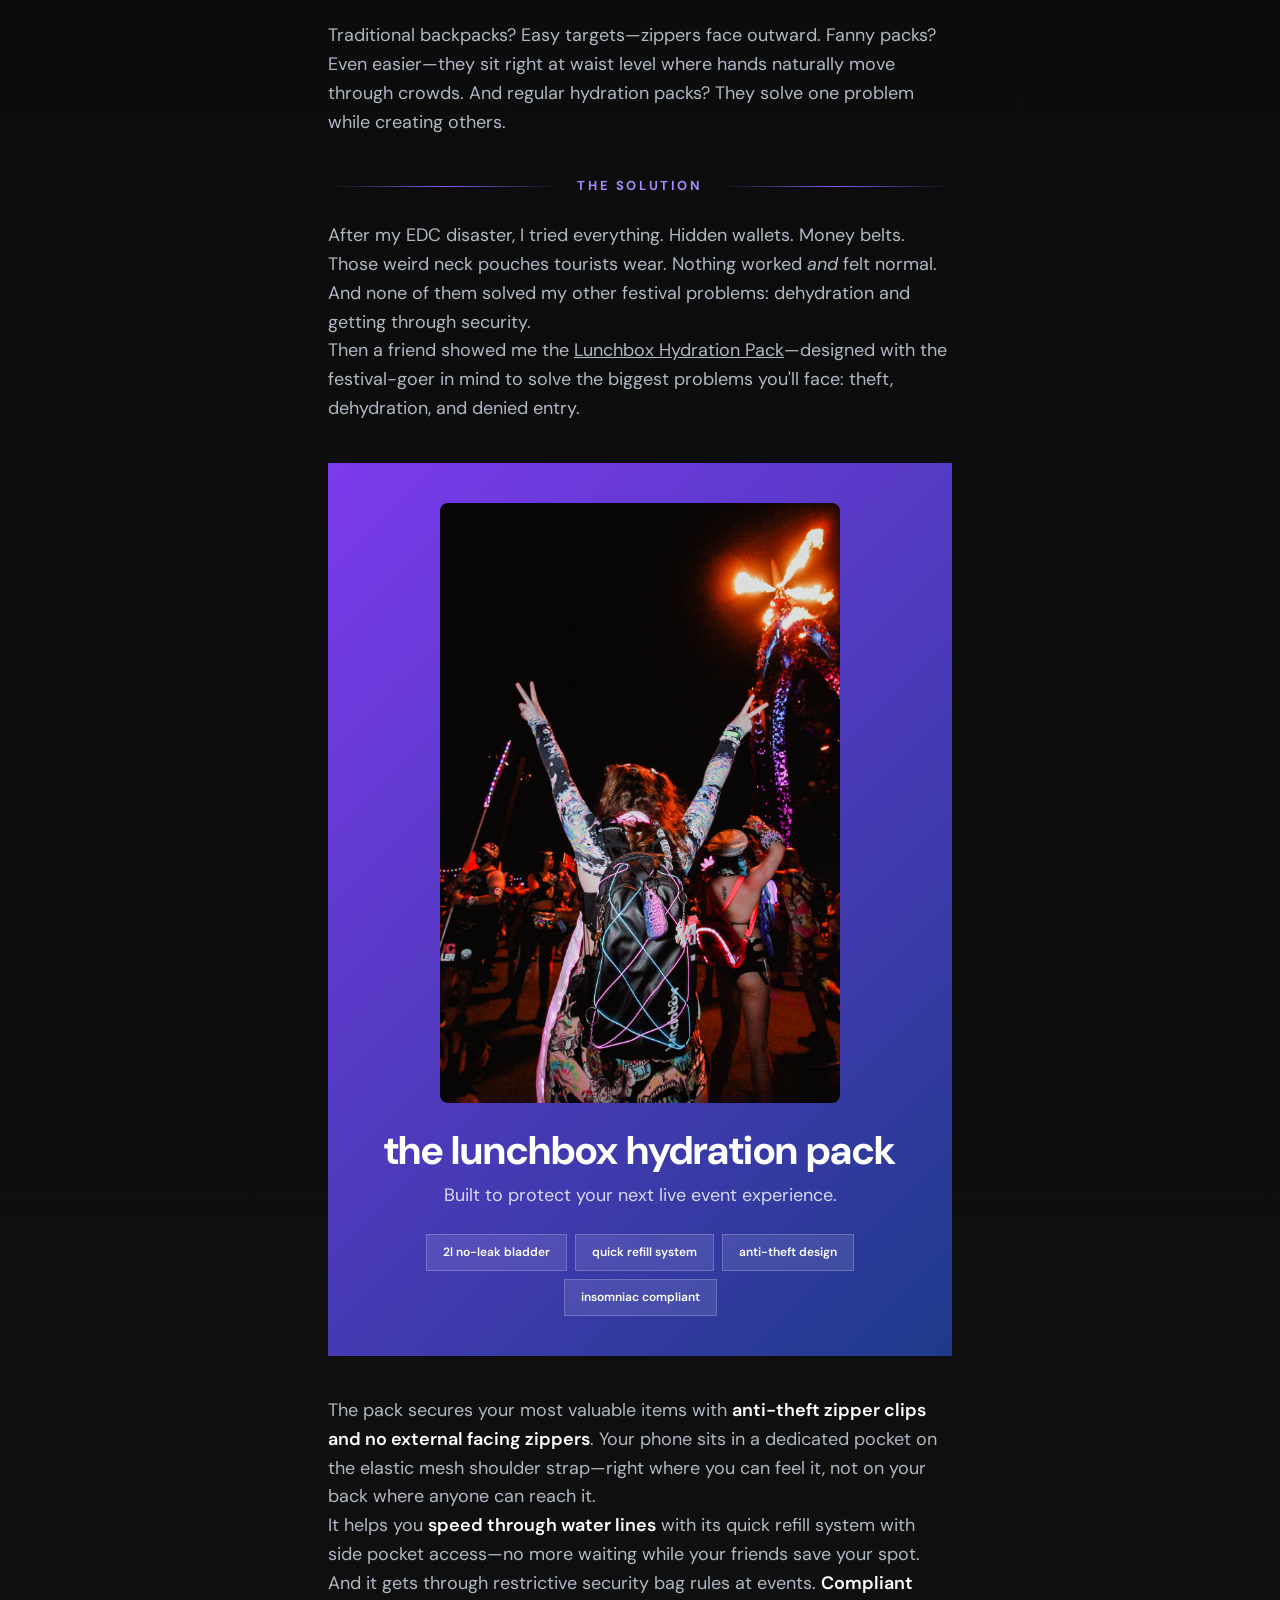
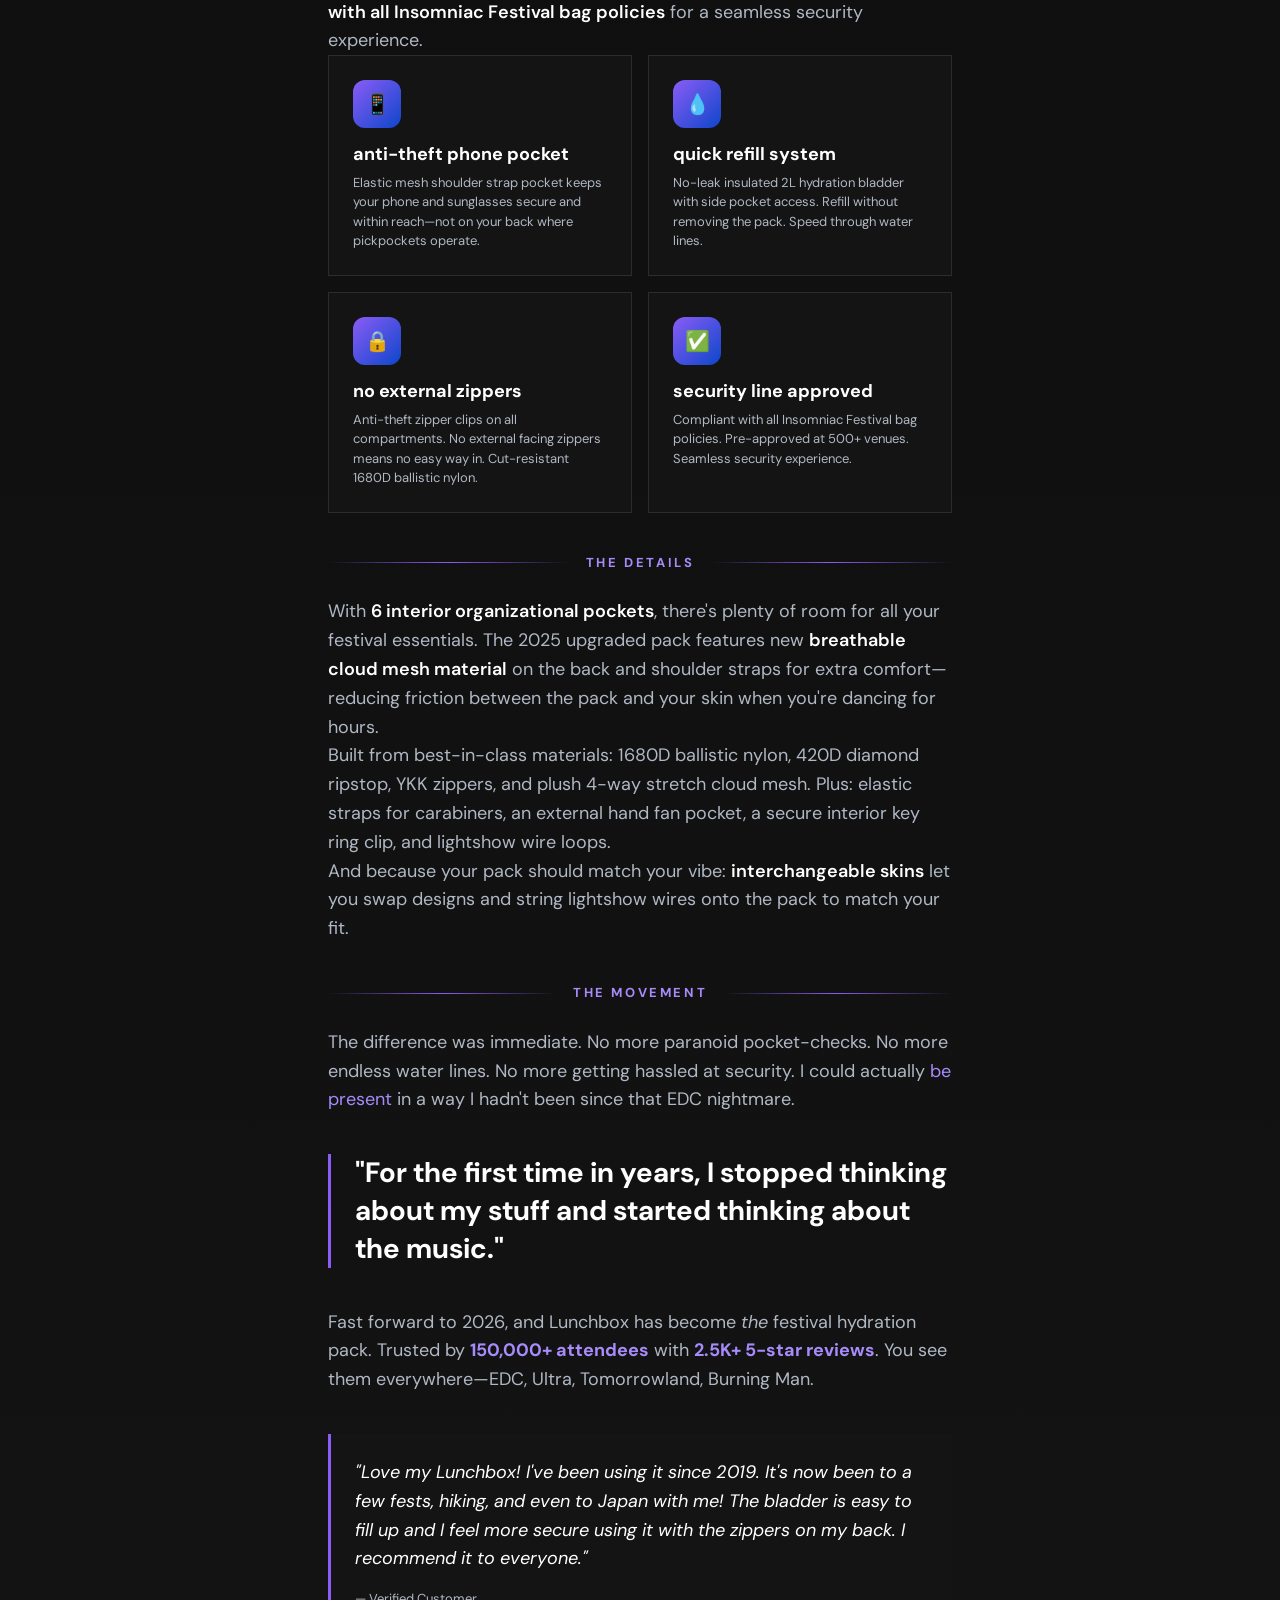
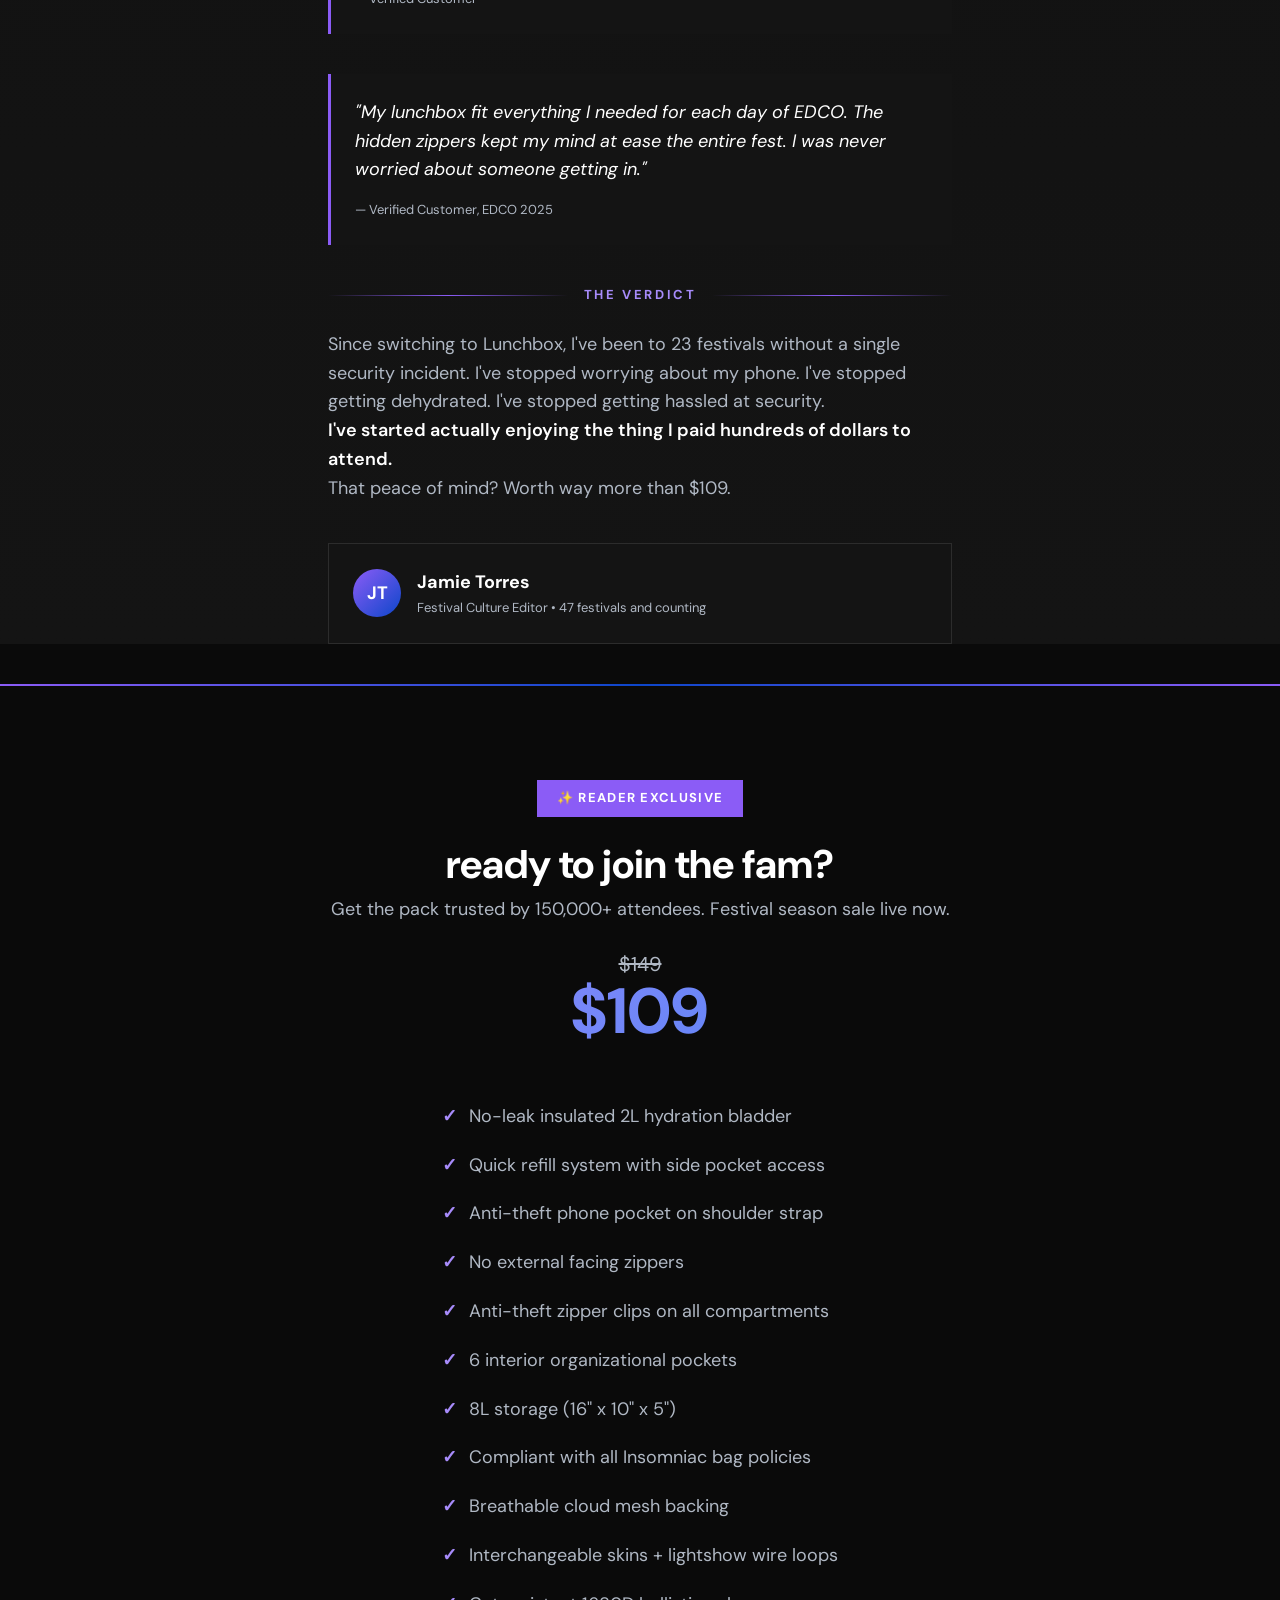
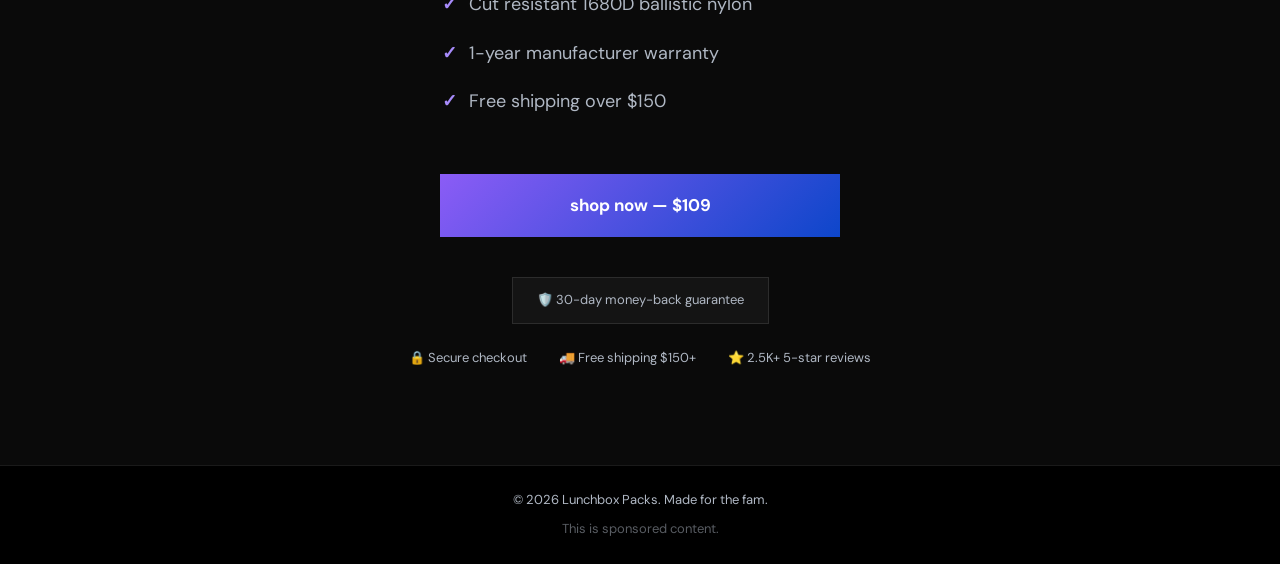
==== commit 66f1353d: "Fix: 1 in 7 report theft stat" ====
--- a/advertorial.html
+++ b/advertorial.html
@@ -116,7 +116,7 @@
       
       <div class="stats-grid" style="margin: var(--space-lg) 0;">
         <div class="stat">
-          <div class="stat__number">1 in 4</div>
+          <div class="stat__number">1 in 7</div>
           <div class="stat__label">Report Theft</div>
         </div>
         <div class="stat">
